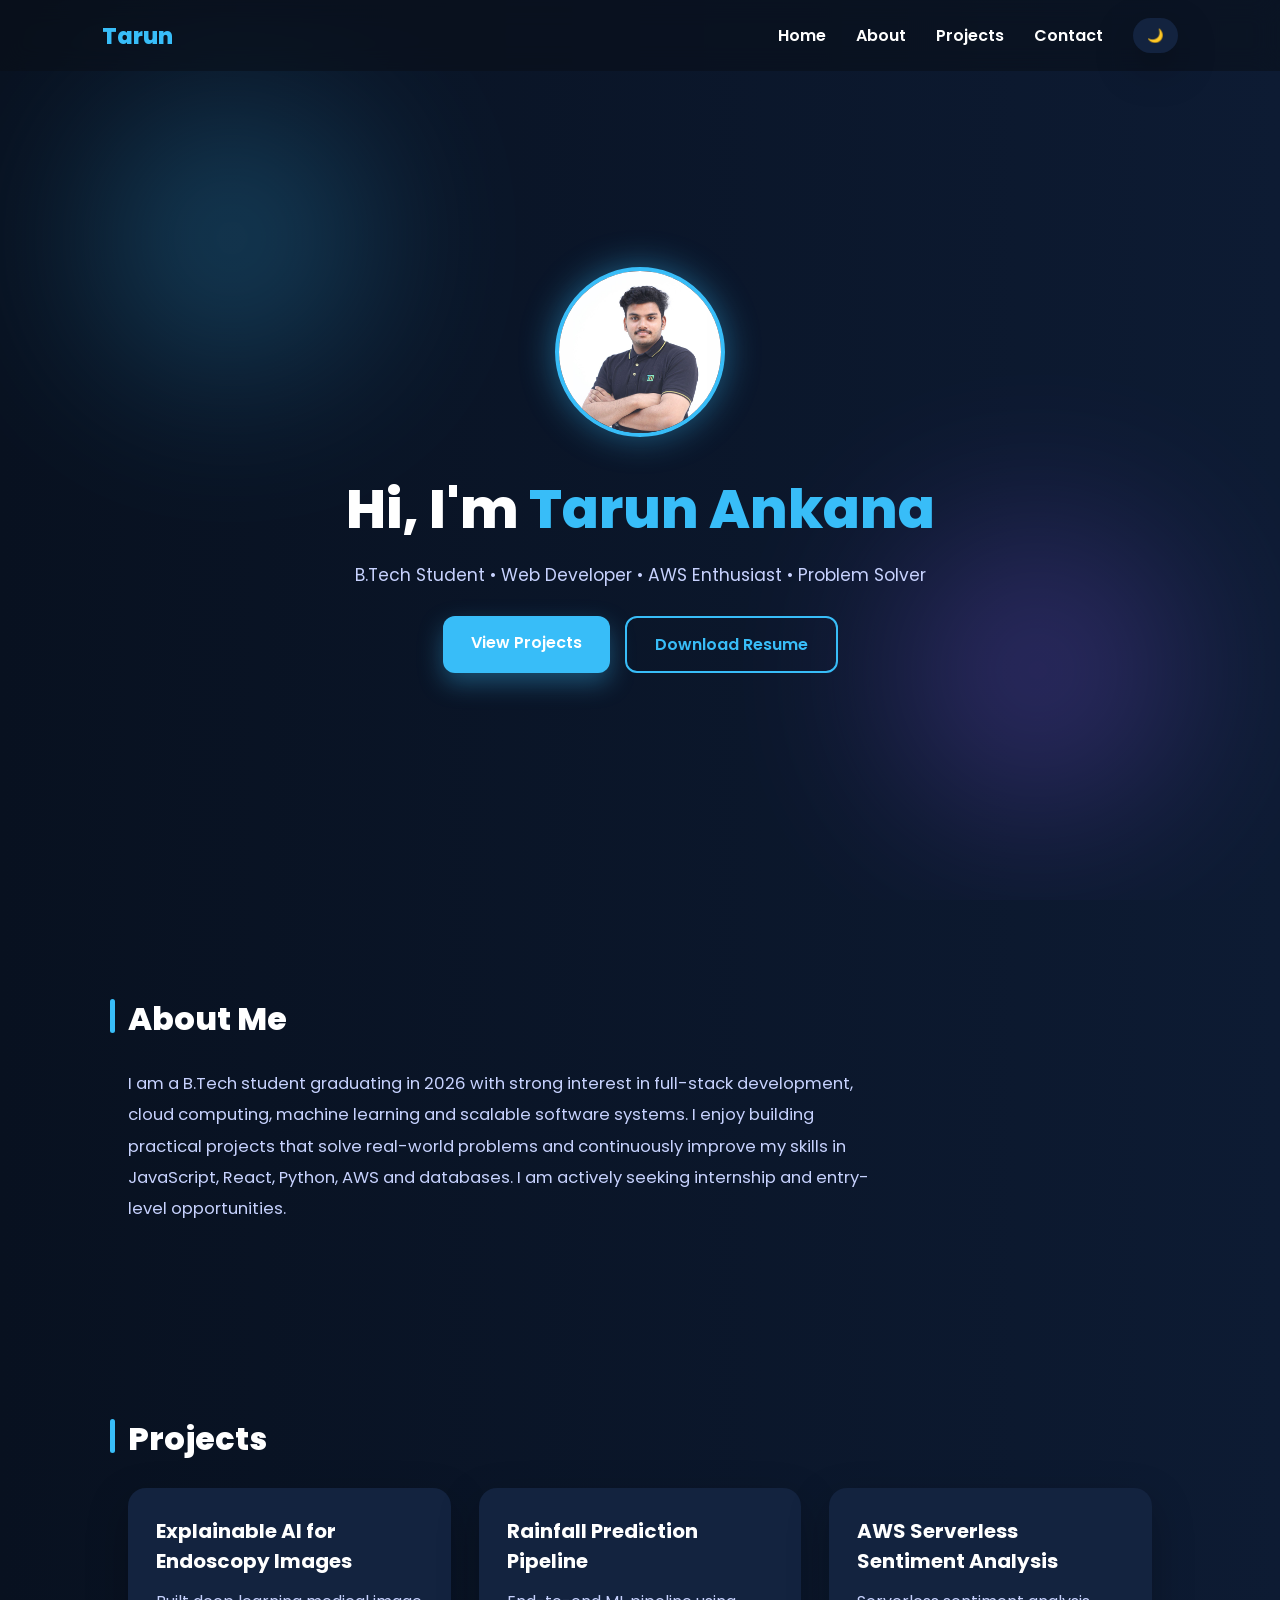
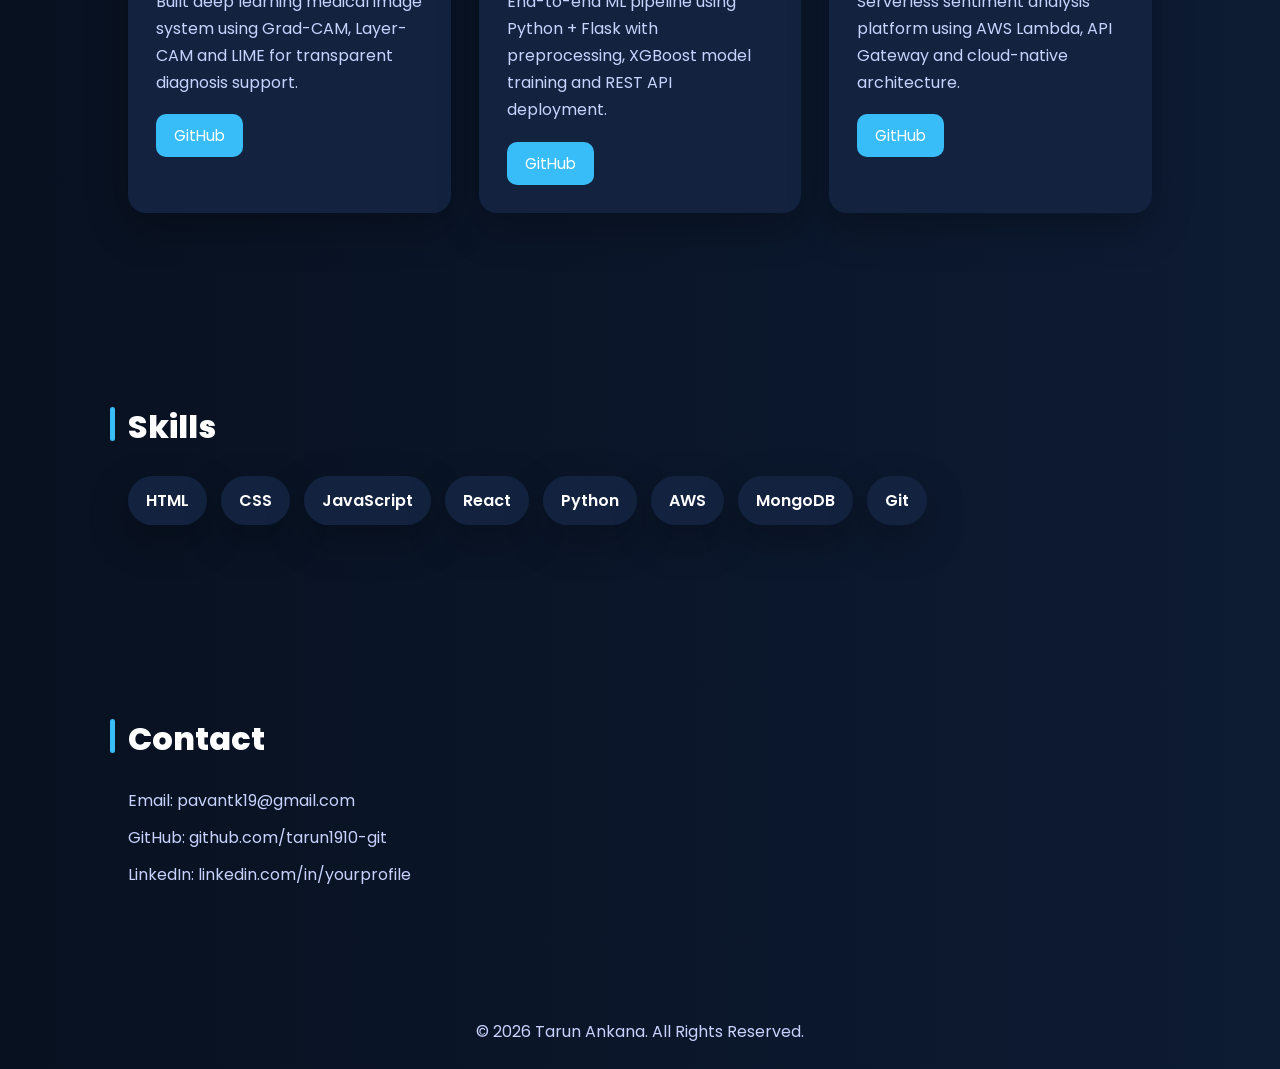
==== index.html @ 24327cbd "Final portfolio website" ====
<!-- index.html -->
<!DOCTYPE html>
<html lang="en">
<head>
<meta charset="UTF-8">
<meta name="viewport" content="width=device-width,initial-scale=1.0">
<title>Tarun Ankana | Portfolio</title>
<link rel="preconnect" href="https://fonts.googleapis.com">
<link href="https://fonts.googleapis.com/css2?family=Poppins:wght@300;400;500;600;700;800&display=swap" rel="stylesheet">

<style>
*{
    margin:0;
    padding:0;
    box-sizing:border-box;
    scroll-behavior:smooth;
}

:root{
    --bg:#081120;
    --bg2:#0d1b33;
    --card:#13233f;
    --text:#ffffff;
    --muted:#c7d2fe;
    --blue:#38bdf8;
    --blue2:#0ea5e9;
    --shadow:0 15px 40px rgba(0,0,0,.25);
}

body.light{
    --bg:#f8fafc;
    --bg2:#e2e8f0;
    --card:#ffffff;
    --text:#111827;
    --muted:#374151;
    --blue:#2563eb;
    --blue2:#1d4ed8;
    --shadow:0 15px 40px rgba(0,0,0,.08);
}

body{
    font-family:'Poppins',sans-serif;
    background:linear-gradient(90deg,var(--bg),var(--bg2));
    color:var(--text);
    transition:.3s;
}

/* NAVBAR */
nav{
    position:fixed;
    top:0;
    width:100%;
    padding:18px 8%;
    display:flex;
    justify-content:space-between;
    align-items:center;
    background:rgba(10,15,25,.55);
    backdrop-filter:blur(12px);
    z-index:1000;
}

body.light nav{
    background:rgba(255,255,255,.65);
}

.logo{
    font-size:1.4rem;
    font-weight:800;
    color:var(--blue);
}

nav ul{
    display:flex;
    gap:30px;
    list-style:none;
    align-items:center;
}

nav ul a{
    color:var(--text);
    text-decoration:none;
    font-weight:600;
    position:relative;
}

nav ul a::after{
    content:'';
    position:absolute;
    width:0;
    height:2px;
    left:0;
    bottom:-5px;
    background:var(--blue);
    transition:.3s;
}

nav ul a:hover::after{
    width:100%;
}

.toggle{
    border:none;
    background:var(--card);
    color:var(--text);
    padding:10px 14px;
    border-radius:50px;
    cursor:pointer;
    box-shadow:var(--shadow);
}

/* HERO */
.hero{
    min-height:100vh;
    display:flex;
    justify-content:center;
    align-items:center;
    text-align:center;
    padding:120px 20px 80px;
    position:relative;
    overflow:hidden;
}

.blur{
    position:absolute;
    border-radius:50%;
    filter:blur(90px);
    opacity:.28;
}

.b1{
    width:260px;
    height:260px;
    background:#38bdf8;
    top:12%;
    left:8%;
}

.b2{
    width:280px;
    height:280px;
    background:#8b5cf6;
    right:8%;
    bottom:10%;
}

.hero-content{
    position:relative;
    z-index:2;
}

.profile{
    width:170px;
    height:170px;
    border-radius:50%;
    object-fit:cover;
    border:4px solid var(--blue);
    box-shadow:0 0 35px rgba(56,189,248,.45);
    margin-bottom:25px;
}

/* FIXED LIGHT MODE ISSUE */
.hero h1{
    font-size:3.4rem;
    font-weight:800;
    color:var(--text);
    margin-bottom:12px;
}

.hero h1 span{
    color:var(--blue);
}

.hero p{
    font-size:1.08rem;
    color:var(--muted);
    margin-bottom:28px;
}

.buttons{
    display:flex;
    justify-content:center;
    gap:15px;
    flex-wrap:wrap;
}

.btn{
    padding:14px 28px;
    border-radius:12px;
    text-decoration:none;
    font-weight:600;
    transition:.3s;
}

.primary{
    background:var(--blue);
    color:white;
    box-shadow:0 10px 25px rgba(56,189,248,.35);
}

.primary:hover{
    transform:translateY(-4px);
    background:var(--blue2);
}

.outline{
    border:2px solid var(--blue);
    color:var(--blue);
}

.outline:hover{
    background:var(--blue);
    color:white;
}

/* SECTION */
section{
    padding:95px 10%;
}

.title{
    font-size:2rem;
    margin-bottom:25px;
    font-weight:800;
    position:relative;
}

.title::before{
    content:'';
    width:5px;
    height:34px;
    background:var(--blue);
    position:absolute;
    left:-18px;
    top:4px;
    border-radius:10px;
}

/* ABOUT */
.about p{
    max-width:760px;
    line-height:1.9;
    color:var(--muted);
    font-size:1.03rem;
}

/* PROJECTS */
.grid{
    display:grid;
    grid-template-columns:repeat(auto-fit,minmax(280px,1fr));
    gap:28px;
}

.card{
    background:var(--card);
    padding:28px;
    border-radius:18px;
    box-shadow:var(--shadow);
    transition:.3s;
}

.card:hover{
    transform:translateY(-8px);
}

.card h3{
    margin-bottom:12px;
    font-size:1.25rem;
}

.card p{
    color:var(--muted);
    line-height:1.7;
    margin-bottom:18px;
}

.small-btn{
    display:inline-block;
    padding:10px 18px;
    background:var(--blue);
    color:#fff;
    border-radius:10px;
    text-decoration:none;
    font-size:.95rem;
}

/* SKILLS */
.skills{
    display:flex;
    flex-wrap:wrap;
    gap:14px;
}

.skills span{
    background:var(--card);
    padding:12px 18px;
    border-radius:50px;
    box-shadow:var(--shadow);
    font-weight:600;
}

/* CONTACT */
.contact-box{
    max-width:600px;
}

.contact-box p{
    margin:12px 0;
    color:var(--muted);
    font-size:1rem;
}

/* FOOTER */
footer{
    text-align:center;
    padding:25px;
    color:var(--muted);
}

/* ANIMATION */
.reveal{
    opacity:0;
    transform:translateY(40px);
    transition:1s;
}

.reveal.active{
    opacity:1;
    transform:translateY(0);
}

@media(max-width:768px){
    nav ul{
        gap:16px;
        font-size:.85rem;
    }

    .hero h1{
        font-size:2.4rem;
    }

    .profile{
        width:130px;
        height:130px;
    }

    .title{
        font-size:1.6rem;
    }
}
</style>
</head>

<body>

<nav>
    <div class="logo">Tarun</div>

    <ul>
        <li><a href="#home">Home</a></li>
        <li><a href="#about">About</a></li>
        <li><a href="#projects">Projects</a></li>
        <li><a href="#contact">Contact</a></li>
        <li><button class="toggle" onclick="toggleTheme()">🌙</button></li>
    </ul>
</nav>

<section class="hero" id="home">
    <div class="blur b1"></div>
    <div class="blur b2"></div>

    <div class="hero-content">
        <img src="images/myprofile.jpg" class="profile">

        <h1>Hi, I'm <span>Tarun Ankana</span></h1>

        <p>B.Tech Student • Web Developer • AWS Enthusiast • Problem Solver</p>

        <div class="buttons">
            <a href="#projects" class="btn primary">View Projects</a>
            <a href="Tarun_Ankana_Resume (4).pdf" download class="btn outline">Download Resume</a>
        </div>
    </div>
</section>

<section class="about reveal" id="about">
    <h2 class="title">About Me</h2>

    <p>
        I am a B.Tech student graduating in 2026 with strong interest in full-stack development,
        cloud computing, machine learning and scalable software systems.
        I enjoy building practical projects that solve real-world problems and continuously improve
        my skills in JavaScript, React, Python, AWS and databases.
        I am actively seeking internship and entry-level opportunities.
    </p>
</section>

<section class="reveal" id="projects">
    <h2 class="title">Projects</h2>

    <div class="grid">

        <div class="card">
            <h3>Explainable AI for Endoscopy Images</h3>
            <p>
                Built deep learning medical image system using Grad-CAM, Layer-CAM and LIME for transparent diagnosis support.
            </p>
            <a href="#" class="small-btn">GitHub</a>
        </div>

        <div class="card">
            <h3>Rainfall Prediction Pipeline</h3>
            <p>
                End-to-end ML pipeline using Python + Flask with preprocessing, XGBoost model training and REST API deployment.
            </p>
            <a href="https://github.com/akondi-athreya/Rain_Prediction_Pipeline_Flask" class="small-btn" target="_blank">GitHub</a>
        </div>

        <div class="card">
            <h3>AWS Serverless Sentiment Analysis</h3>
            <p>
                Serverless sentiment analysis platform using AWS Lambda, API Gateway and cloud-native architecture.
            </p>
            <a href="https://github.com/tarun1910-git/AWS-SERVERLESS-SENTIMENT-ANALYSIS" class="small-btn" target="_blank">GitHub</a>
        </div>

    </div>
</section>

<section class="reveal">
    <h2 class="title">Skills</h2>

    <div class="skills">
        <span>HTML</span>
        <span>CSS</span>
        <span>JavaScript</span>
        <span>React</span>
        <span>Python</span>
        <span>AWS</span>
        <span>MongoDB</span>
        <span>Git</span>
    </div>
</section>

<section class="reveal" id="contact">
    <h2 class="title">Contact</h2>

    <div class="contact-box">
        <p>Email: pavantk19@gmail.com</p>
        <p>GitHub: github.com/tarun1910-git</p>
        <p>LinkedIn: linkedin.com/in/yourprofile</p>
    </div>
</section>

<footer>
    © 2026 Tarun Ankana. All Rights Reserved.
</footer>

<script>
/* THEME TOGGLE */
function toggleTheme(){
    document.body.classList.toggle("light");

    const btn=document.querySelector(".toggle");

    if(document.body.classList.contains("light")){
        btn.innerHTML="☀️";
    }else{
        btn.innerHTML="🌙";
    }
}

/* SCROLL REVEAL */
const observer = new IntersectionObserver(entries=>{
    entries.forEach(entry=>{
        if(entry.isIntersecting){
            entry.target.classList.add("active");
        }
    });
},{threshold:0.15});

document.querySelectorAll(".reveal").forEach(el=>{
    observer.observe(el);
});
</script>

</body>
</html>
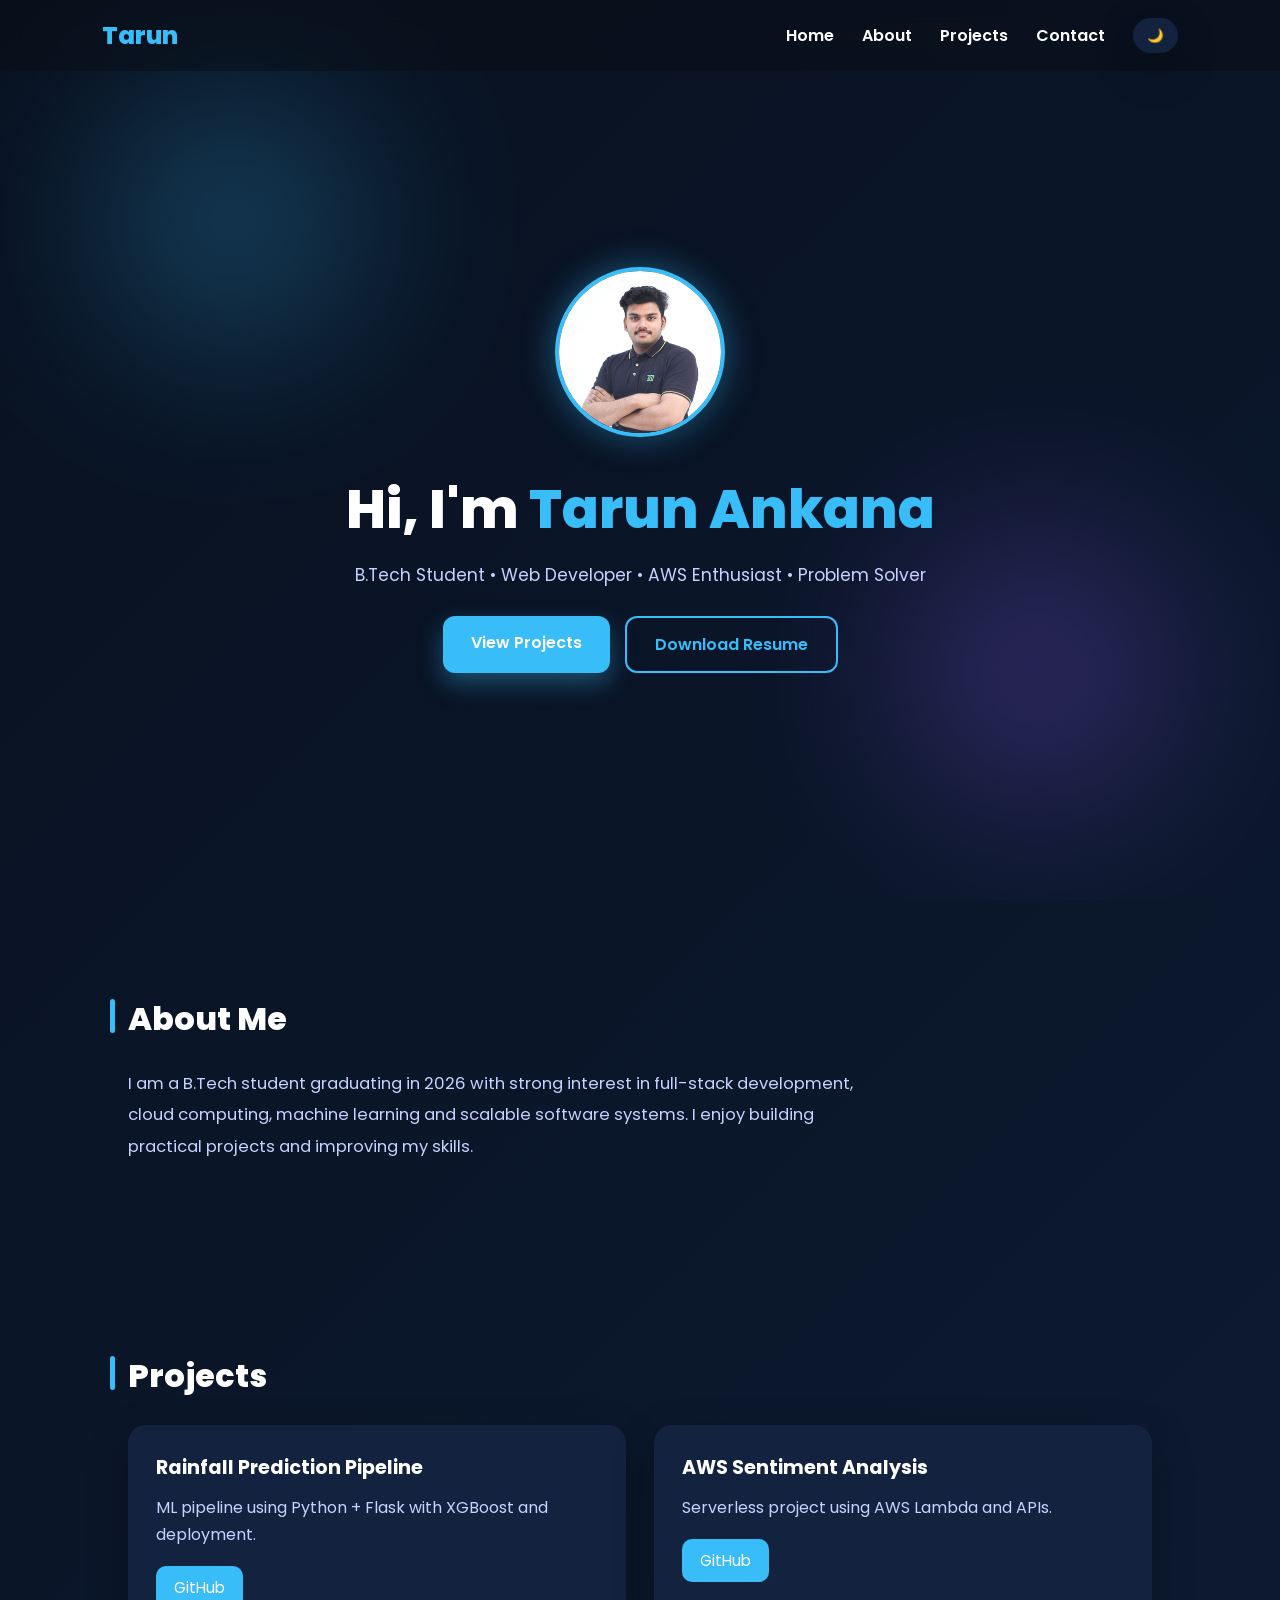
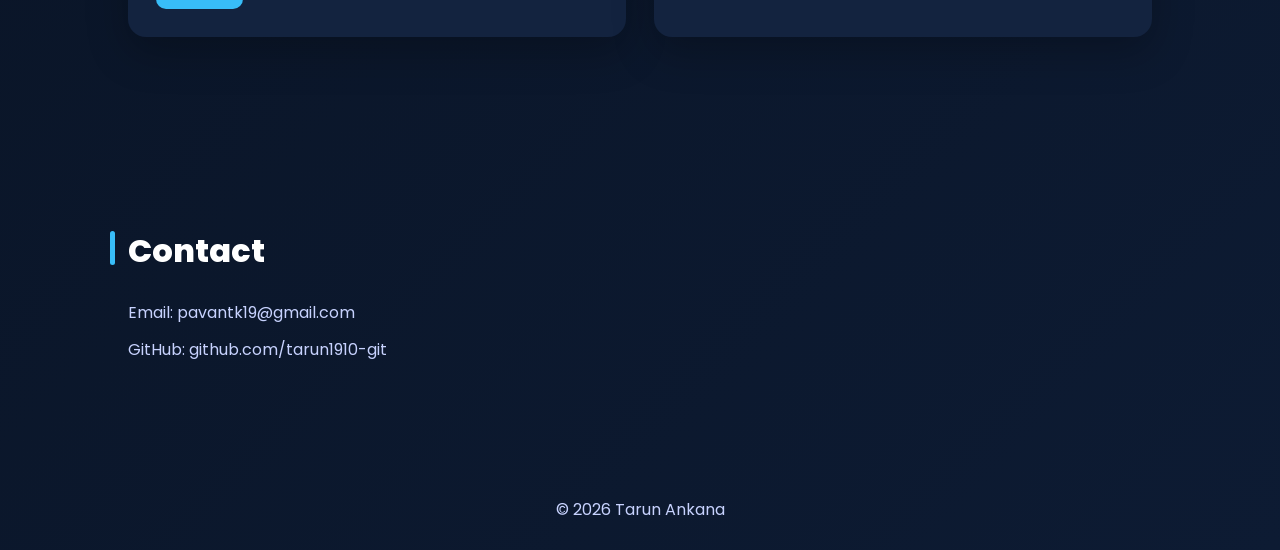
==== commit db027f82: "Separated portfolio files" ====
--- a/index.html
+++ b/index.html
@@ -1,487 +1,91 @@
-<!-- index.html -->
 <!DOCTYPE html>
 <html lang="en">
 <head>
 <meta charset="UTF-8">
 <meta name="viewport" content="width=device-width,initial-scale=1.0">
 <title>Tarun Ankana | Portfolio</title>
+
 <link rel="preconnect" href="https://fonts.googleapis.com">
 <link href="https://fonts.googleapis.com/css2?family=Poppins:wght@300;400;500;600;700;800&display=swap" rel="stylesheet">
 
-<style>
-*{
-    margin:0;
-    padding:0;
-    box-sizing:border-box;
-    scroll-behavior:smooth;
-}
-
-:root{
-    --bg:#081120;
-    --bg2:#0d1b33;
-    --card:#13233f;
-    --text:#ffffff;
-    --muted:#c7d2fe;
-    --blue:#38bdf8;
-    --blue2:#0ea5e9;
-    --shadow:0 15px 40px rgba(0,0,0,.25);
-}
-
-body.light{
-    --bg:#f8fafc;
-    --bg2:#e2e8f0;
-    --card:#ffffff;
-    --text:#111827;
-    --muted:#374151;
-    --blue:#2563eb;
-    --blue2:#1d4ed8;
-    --shadow:0 15px 40px rgba(0,0,0,.08);
-}
-
-body{
-    font-family:'Poppins',sans-serif;
-    background:linear-gradient(90deg,var(--bg),var(--bg2));
-    color:var(--text);
-    transition:.3s;
-}
-
-/* NAVBAR */
-nav{
-    position:fixed;
-    top:0;
-    width:100%;
-    padding:18px 8%;
-    display:flex;
-    justify-content:space-between;
-    align-items:center;
-    background:rgba(10,15,25,.55);
-    backdrop-filter:blur(12px);
-    z-index:1000;
-}
-
-body.light nav{
-    background:rgba(255,255,255,.65);
-}
-
-.logo{
-    font-size:1.4rem;
-    font-weight:800;
-    color:var(--blue);
-}
-
-nav ul{
-    display:flex;
-    gap:30px;
-    list-style:none;
-    align-items:center;
-}
-
-nav ul a{
-    color:var(--text);
-    text-decoration:none;
-    font-weight:600;
-    position:relative;
-}
-
-nav ul a::after{
-    content:'';
-    position:absolute;
-    width:0;
-    height:2px;
-    left:0;
-    bottom:-5px;
-    background:var(--blue);
-    transition:.3s;
-}
-
-nav ul a:hover::after{
-    width:100%;
-}
-
-.toggle{
-    border:none;
-    background:var(--card);
-    color:var(--text);
-    padding:10px 14px;
-    border-radius:50px;
-    cursor:pointer;
-    box-shadow:var(--shadow);
-}
-
-/* HERO */
-.hero{
-    min-height:100vh;
-    display:flex;
-    justify-content:center;
-    align-items:center;
-    text-align:center;
-    padding:120px 20px 80px;
-    position:relative;
-    overflow:hidden;
-}
-
-.blur{
-    position:absolute;
-    border-radius:50%;
-    filter:blur(90px);
-    opacity:.28;
-}
-
-.b1{
-    width:260px;
-    height:260px;
-    background:#38bdf8;
-    top:12%;
-    left:8%;
-}
-
-.b2{
-    width:280px;
-    height:280px;
-    background:#8b5cf6;
-    right:8%;
-    bottom:10%;
-}
-
-.hero-content{
-    position:relative;
-    z-index:2;
-}
-
-.profile{
-    width:170px;
-    height:170px;
-    border-radius:50%;
-    object-fit:cover;
-    border:4px solid var(--blue);
-    box-shadow:0 0 35px rgba(56,189,248,.45);
-    margin-bottom:25px;
-}
-
-/* FIXED LIGHT MODE ISSUE */
-.hero h1{
-    font-size:3.4rem;
-    font-weight:800;
-    color:var(--text);
-    margin-bottom:12px;
-}
-
-.hero h1 span{
-    color:var(--blue);
-}
-
-.hero p{
-    font-size:1.08rem;
-    color:var(--muted);
-    margin-bottom:28px;
-}
-
-.buttons{
-    display:flex;
-    justify-content:center;
-    gap:15px;
-    flex-wrap:wrap;
-}
-
-.btn{
-    padding:14px 28px;
-    border-radius:12px;
-    text-decoration:none;
-    font-weight:600;
-    transition:.3s;
-}
-
-.primary{
-    background:var(--blue);
-    color:white;
-    box-shadow:0 10px 25px rgba(56,189,248,.35);
-}
-
-.primary:hover{
-    transform:translateY(-4px);
-    background:var(--blue2);
-}
-
-.outline{
-    border:2px solid var(--blue);
-    color:var(--blue);
-}
-
-.outline:hover{
-    background:var(--blue);
-    color:white;
-}
-
-/* SECTION */
-section{
-    padding:95px 10%;
-}
-
-.title{
-    font-size:2rem;
-    margin-bottom:25px;
-    font-weight:800;
-    position:relative;
-}
-
-.title::before{
-    content:'';
-    width:5px;
-    height:34px;
-    background:var(--blue);
-    position:absolute;
-    left:-18px;
-    top:4px;
-    border-radius:10px;
-}
-
-/* ABOUT */
-.about p{
-    max-width:760px;
-    line-height:1.9;
-    color:var(--muted);
-    font-size:1.03rem;
-}
-
-/* PROJECTS */
-.grid{
-    display:grid;
-    grid-template-columns:repeat(auto-fit,minmax(280px,1fr));
-    gap:28px;
-}
-
-.card{
-    background:var(--card);
-    padding:28px;
-    border-radius:18px;
-    box-shadow:var(--shadow);
-    transition:.3s;
-}
-
-.card:hover{
-    transform:translateY(-8px);
-}
-
-.card h3{
-    margin-bottom:12px;
-    font-size:1.25rem;
-}
-
-.card p{
-    color:var(--muted);
-    line-height:1.7;
-    margin-bottom:18px;
-}
-
-.small-btn{
-    display:inline-block;
-    padding:10px 18px;
-    background:var(--blue);
-    color:#fff;
-    border-radius:10px;
-    text-decoration:none;
-    font-size:.95rem;
-}
-
-/* SKILLS */
-.skills{
-    display:flex;
-    flex-wrap:wrap;
-    gap:14px;
-}
-
-.skills span{
-    background:var(--card);
-    padding:12px 18px;
-    border-radius:50px;
-    box-shadow:var(--shadow);
-    font-weight:600;
-}
-
-/* CONTACT */
-.contact-box{
-    max-width:600px;
-}
-
-.contact-box p{
-    margin:12px 0;
-    color:var(--muted);
-    font-size:1rem;
-}
-
-/* FOOTER */
-footer{
-    text-align:center;
-    padding:25px;
-    color:var(--muted);
-}
-
-/* ANIMATION */
-.reveal{
-    opacity:0;
-    transform:translateY(40px);
-    transition:1s;
-}
-
-.reveal.active{
-    opacity:1;
-    transform:translateY(0);
-}
-
-@media(max-width:768px){
-    nav ul{
-        gap:16px;
-        font-size:.85rem;
-    }
-
-    .hero h1{
-        font-size:2.4rem;
-    }
-
-    .profile{
-        width:130px;
-        height:130px;
-    }
-
-    .title{
-        font-size:1.6rem;
-    }
-}
-</style>
+<link rel="stylesheet" href="style.css">
 </head>
 
 <body>
 
 <nav>
-    <div class="logo">Tarun</div>
+<div class="logo">Tarun</div>
 
-    <ul>
-        <li><a href="#home">Home</a></li>
-        <li><a href="#about">About</a></li>
-        <li><a href="#projects">Projects</a></li>
-        <li><a href="#contact">Contact</a></li>
-        <li><button class="toggle" onclick="toggleTheme()">🌙</button></li>
-    </ul>
+<ul>
+<li><a href="#home">Home</a></li>
+<li><a href="#about">About</a></li>
+<li><a href="#projects">Projects</a></li>
+<li><a href="#contact">Contact</a></li>
+<li><button class="toggle" onclick="toggleTheme()">🌙</button></li>
+</ul>
 </nav>
 
 <section class="hero" id="home">
-    <div class="blur b1"></div>
-    <div class="blur b2"></div>
+<div class="blur b1"></div>
+<div class="blur b2"></div>
 
-    <div class="hero-content">
-        <img src="images/myprofile.jpg" class="profile">
+<div class="hero-content">
+<img src="images/myprofile.jpg" class="profile">
 
-        <h1>Hi, I'm <span>Tarun Ankana</span></h1>
+<h1>Hi, I'm <span>Tarun Ankana</span></h1>
 
-        <p>B.Tech Student • Web Developer • AWS Enthusiast • Problem Solver</p>
+<p>B.Tech Student • Web Developer • AWS Enthusiast • Problem Solver</p>
 
-        <div class="buttons">
-            <a href="#projects" class="btn primary">View Projects</a>
-            <a href="Tarun_Ankana_Resume (4).pdf" download class="btn outline">Download Resume</a>
-        </div>
-    </div>
+<div class="buttons">
+<a href="#projects" class="btn primary">View Projects</a>
+<a href="Tarun_Ankana_Resume.pdf" download class="btn outline">Download Resume</a>
+</div>
+</div>
 </section>
 
 <section class="about reveal" id="about">
-    <h2 class="title">About Me</h2>
+<h2 class="title">About Me</h2>
 
-    <p>
-        I am a B.Tech student graduating in 2026 with strong interest in full-stack development,
-        cloud computing, machine learning and scalable software systems.
-        I enjoy building practical projects that solve real-world problems and continuously improve
-        my skills in JavaScript, React, Python, AWS and databases.
-        I am actively seeking internship and entry-level opportunities.
-    </p>
+<p>
+I am a B.Tech student graduating in 2026 with strong interest in full-stack development,
+cloud computing, machine learning and scalable software systems.
+I enjoy building practical projects and improving my skills.
+</p>
 </section>
 
 <section class="reveal" id="projects">
-    <h2 class="title">Projects</h2>
+<h2 class="title">Projects</h2>
 
-    <div class="grid">
+<div class="grid">
 
-        <div class="card">
-            <h3>Explainable AI for Endoscopy Images</h3>
-            <p>
-                Built deep learning medical image system using Grad-CAM, Layer-CAM and LIME for transparent diagnosis support.
-            </p>
-            <a href="#" class="small-btn">GitHub</a>
-        </div>
+<div class="card">
+<h3>Rainfall Prediction Pipeline</h3>
+<p>ML pipeline using Python + Flask with XGBoost and deployment.</p>
+<a href="#" class="small-btn">GitHub</a>
+</div>
 
-        <div class="card">
-            <h3>Rainfall Prediction Pipeline</h3>
-            <p>
-                End-to-end ML pipeline using Python + Flask with preprocessing, XGBoost model training and REST API deployment.
-            </p>
-            <a href="https://github.com/akondi-athreya/Rain_Prediction_Pipeline_Flask" class="small-btn" target="_blank">GitHub</a>
-        </div>
+<div class="card">
+<h3>AWS Sentiment Analysis</h3>
+<p>Serverless project using AWS Lambda and APIs.</p>
+<a href="#" class="small-btn">GitHub</a>
+</div>
 
-        <div class="card">
-            <h3>AWS Serverless Sentiment Analysis</h3>
-            <p>
-                Serverless sentiment analysis platform using AWS Lambda, API Gateway and cloud-native architecture.
-            </p>
-            <a href="https://github.com/tarun1910-git/AWS-SERVERLESS-SENTIMENT-ANALYSIS" class="small-btn" target="_blank">GitHub</a>
-        </div>
-
-    </div>
-</section>
-
-<section class="reveal">
-    <h2 class="title">Skills</h2>
-
-    <div class="skills">
-        <span>HTML</span>
-        <span>CSS</span>
-        <span>JavaScript</span>
-        <span>React</span>
-        <span>Python</span>
-        <span>AWS</span>
-        <span>MongoDB</span>
-        <span>Git</span>
-    </div>
+</div>
 </section>
 
 <section class="reveal" id="contact">
-    <h2 class="title">Contact</h2>
+<h2 class="title">Contact</h2>
 
-    <div class="contact-box">
-        <p>Email: pavantk19@gmail.com</p>
-        <p>GitHub: github.com/tarun1910-git</p>
-        <p>LinkedIn: linkedin.com/in/yourprofile</p>
-    </div>
+<div class="contact-box">
+<p>Email: pavantk19@gmail.com</p>
+<p>GitHub: github.com/tarun1910-git</p>
+</div>
 </section>
 
 <footer>
-    © 2026 Tarun Ankana. All Rights Reserved.
+© 2026 Tarun Ankana
 </footer>
 
-<script>
-/* THEME TOGGLE */
-function toggleTheme(){
-    document.body.classList.toggle("light");
-
-    const btn=document.querySelector(".toggle");
-
-    if(document.body.classList.contains("light")){
-        btn.innerHTML="☀️";
-    }else{
-        btn.innerHTML="🌙";
-    }
-}
-
-/* SCROLL REVEAL */
-const observer = new IntersectionObserver(entries=>{
-    entries.forEach(entry=>{
-        if(entry.isIntersecting){
-            entry.target.classList.add("active");
-        }
-    });
-},{threshold:0.15});
-
-document.querySelectorAll(".reveal").forEach(el=>{
-    observer.observe(el);
-});
-</script>
-
+<script src="script.js"></script>
 </body>
 </html>
--- a/style.css
+++ b/style.css
@@ -0,0 +1,391 @@
+/* style.css */
+
+@import url('https://fonts.googleapis.com/css2?family=Poppins:wght@300;400;500;600;700;800&display=swap');
+
+*{
+    margin:0;
+    padding:0;
+    box-sizing:border-box;
+    scroll-behavior:smooth;
+}
+
+:root{
+    --bg:#081120;
+    --bg2:#0d1b33;
+    --card:#13233f;
+    --text:#ffffff;
+    --muted:#c7d2fe;
+    --blue:#38bdf8;
+    --blue2:#0ea5e9;
+    --shadow:0 15px 40px rgba(0,0,0,.25);
+}
+
+/* LIGHT MODE */
+body.light{
+    --bg:#f8fafc;
+    --bg2:#e2e8f0;
+    --card:#ffffff;
+    --text:#111827;
+    --muted:#475569;
+    --blue:#2563eb;
+    --blue2:#1d4ed8;
+    --shadow:0 12px 28px rgba(0,0,0,.08);
+}
+
+body{
+    font-family:'Poppins',sans-serif;
+    background:linear-gradient(135deg,var(--bg),var(--bg2));
+    color:var(--text);
+    transition:.3s ease;
+    overflow-x:hidden;
+}
+
+/* NAVBAR */
+nav{
+    position:fixed;
+    top:0;
+    left:0;
+    width:100%;
+    padding:18px 8%;
+    display:flex;
+    justify-content:space-between;
+    align-items:center;
+    background:rgba(10,15,25,.55);
+    backdrop-filter:blur(12px);
+    z-index:1000;
+}
+
+body.light nav{
+    background:rgba(255,255,255,.75);
+}
+
+.logo{
+    font-size:1.5rem;
+    font-weight:800;
+    color:var(--blue);
+}
+
+nav ul{
+    display:flex;
+    align-items:center;
+    gap:28px;
+    list-style:none;
+}
+
+nav ul a{
+    color:var(--text);
+    text-decoration:none;
+    font-weight:600;
+    position:relative;
+}
+
+nav ul a::after{
+    content:'';
+    position:absolute;
+    left:0;
+    bottom:-6px;
+    width:0%;
+    height:2px;
+    background:var(--blue);
+    transition:.3s;
+}
+
+nav ul a:hover::after{
+    width:100%;
+}
+
+.toggle{
+    border:none;
+    background:var(--card);
+    color:var(--text);
+    padding:10px 14px;
+    border-radius:50px;
+    cursor:pointer;
+    box-shadow:var(--shadow);
+}
+
+/* HERO */
+.hero{
+    min-height:100vh;
+    display:flex;
+    justify-content:center;
+    align-items:center;
+    text-align:center;
+    padding:120px 20px 80px;
+    position:relative;
+    overflow:hidden;
+}
+
+.hero-content{
+    max-width:850px;
+    margin:auto;
+    position:relative;
+    z-index:2;
+}
+
+.profile{
+    width:170px;
+    height:170px;
+    border-radius:50%;
+    object-fit:cover;
+    border:4px solid var(--blue);
+    box-shadow:0 0 35px rgba(56,189,248,.4);
+    margin-bottom:25px;
+}
+
+.hero h1{
+    font-size:3.4rem;
+    font-weight:800;
+    margin-bottom:12px;
+    color:var(--text);
+}
+
+.hero h1 span{
+    color:var(--blue);
+}
+
+.hero p{
+    font-size:1.08rem;
+    color:var(--muted);
+    margin-bottom:28px;
+}
+
+.buttons{
+    display:flex;
+    justify-content:center;
+    gap:15px;
+    flex-wrap:wrap;
+}
+
+/* BUTTONS */
+.btn{
+    display:inline-block;
+    padding:14px 28px;
+    border-radius:12px;
+    text-decoration:none;
+    font-weight:600;
+    transition:.3s ease;
+}
+
+.primary{
+    background:var(--blue);
+    color:#fff;
+    box-shadow:0 10px 25px rgba(56,189,248,.35);
+}
+
+.primary:hover{
+    transform:translateY(-4px);
+    background:var(--blue2);
+}
+
+.outline{
+    border:2px solid var(--blue);
+    color:var(--blue);
+}
+
+.outline:hover{
+    background:var(--blue);
+    color:#fff;
+}
+
+/* BLUR BACKGROUND */
+.blur{
+    position:absolute;
+    border-radius:50%;
+    filter:blur(90px);
+    opacity:.28;
+}
+
+.b1{
+    width:260px;
+    height:260px;
+    background:#38bdf8;
+    top:10%;
+    left:8%;
+}
+
+.b2{
+    width:280px;
+    height:280px;
+    background:#8b5cf6;
+    right:8%;
+    bottom:10%;
+}
+
+/* SECTIONS */
+section{
+    padding:95px 10%;
+}
+
+.title{
+    font-size:2rem;
+    font-weight:800;
+    margin-bottom:25px;
+    position:relative;
+}
+
+.title::before{
+    content:'';
+    width:5px;
+    height:34px;
+    background:var(--blue);
+    position:absolute;
+    left:-18px;
+    top:4px;
+    border-radius:10px;
+}
+
+/* ABOUT */
+.about p{
+    max-width:760px;
+    line-height:1.9;
+    color:var(--muted);
+    font-size:1.03rem;
+}
+
+/* PROJECT GRID */
+.grid{
+    display:grid;
+    grid-template-columns:repeat(auto-fit,minmax(280px,1fr));
+    gap:28px;
+}
+
+.card{
+    background:var(--card);
+    padding:28px;
+    border-radius:18px;
+    box-shadow:var(--shadow);
+    transition:.3s ease;
+}
+
+.card:hover{
+    transform:translateY(-8px);
+}
+
+.card h3{
+    font-size:1.2rem;
+    margin-bottom:12px;
+}
+
+.card p{
+    color:var(--muted);
+    line-height:1.7;
+    margin-bottom:18px;
+}
+
+.small-btn{
+    display:inline-block;
+    padding:10px 18px;
+    background:var(--blue);
+    color:#fff;
+    border-radius:10px;
+    text-decoration:none;
+    font-size:.95rem;
+}
+
+/* SKILLS */
+.skills{
+    display:flex;
+    flex-wrap:wrap;
+    gap:14px;
+}
+
+.skills span{
+    background:var(--card);
+    padding:12px 18px;
+    border-radius:50px;
+    box-shadow:var(--shadow);
+    font-weight:600;
+}
+
+/* CONTACT */
+.contact-box{
+    max-width:600px;
+}
+
+.contact-box p{
+    margin:12px 0;
+    color:var(--muted);
+    font-size:1rem;
+}
+
+/* FOOTER */
+footer{
+    text-align:center;
+    padding:28px;
+    color:var(--muted);
+}
+
+/* REVEAL ANIMATION */
+.reveal{
+    opacity:0;
+    transform:translateY(40px);
+    transition:1s ease;
+}
+
+.reveal.active{
+    opacity:1;
+    transform:translateY(0);
+}
+
+/* RESPONSIVE */
+@media(max-width:768px){
+
+    nav{
+        padding:16px 5%;
+    }
+
+    nav ul{
+        gap:16px;
+    }
+
+    nav ul a{
+        font-size:.85rem;
+    }
+
+    .hero h1{
+        font-size:2.4rem;
+    }
+
+    .profile{
+        width:130px;
+        height:130px;
+    }
+
+    .title{
+        font-size:1.6rem;
+    }
+
+    .buttons{
+        flex-direction:column;
+        align-items:center;
+    }
+
+    .btn{
+        width:220px;
+        text-align:center;
+    }
+
+    section{
+        padding:75px 6%;
+    }
+}
+
+@media(max-width:480px){
+
+    .logo{
+        font-size:1.2rem;
+    }
+
+    .hero h1{
+        font-size:1.9rem;
+    }
+
+    nav ul{
+        gap:10px;
+    }
+
+    nav ul a{
+        font-size:.75rem;
+    }
+}
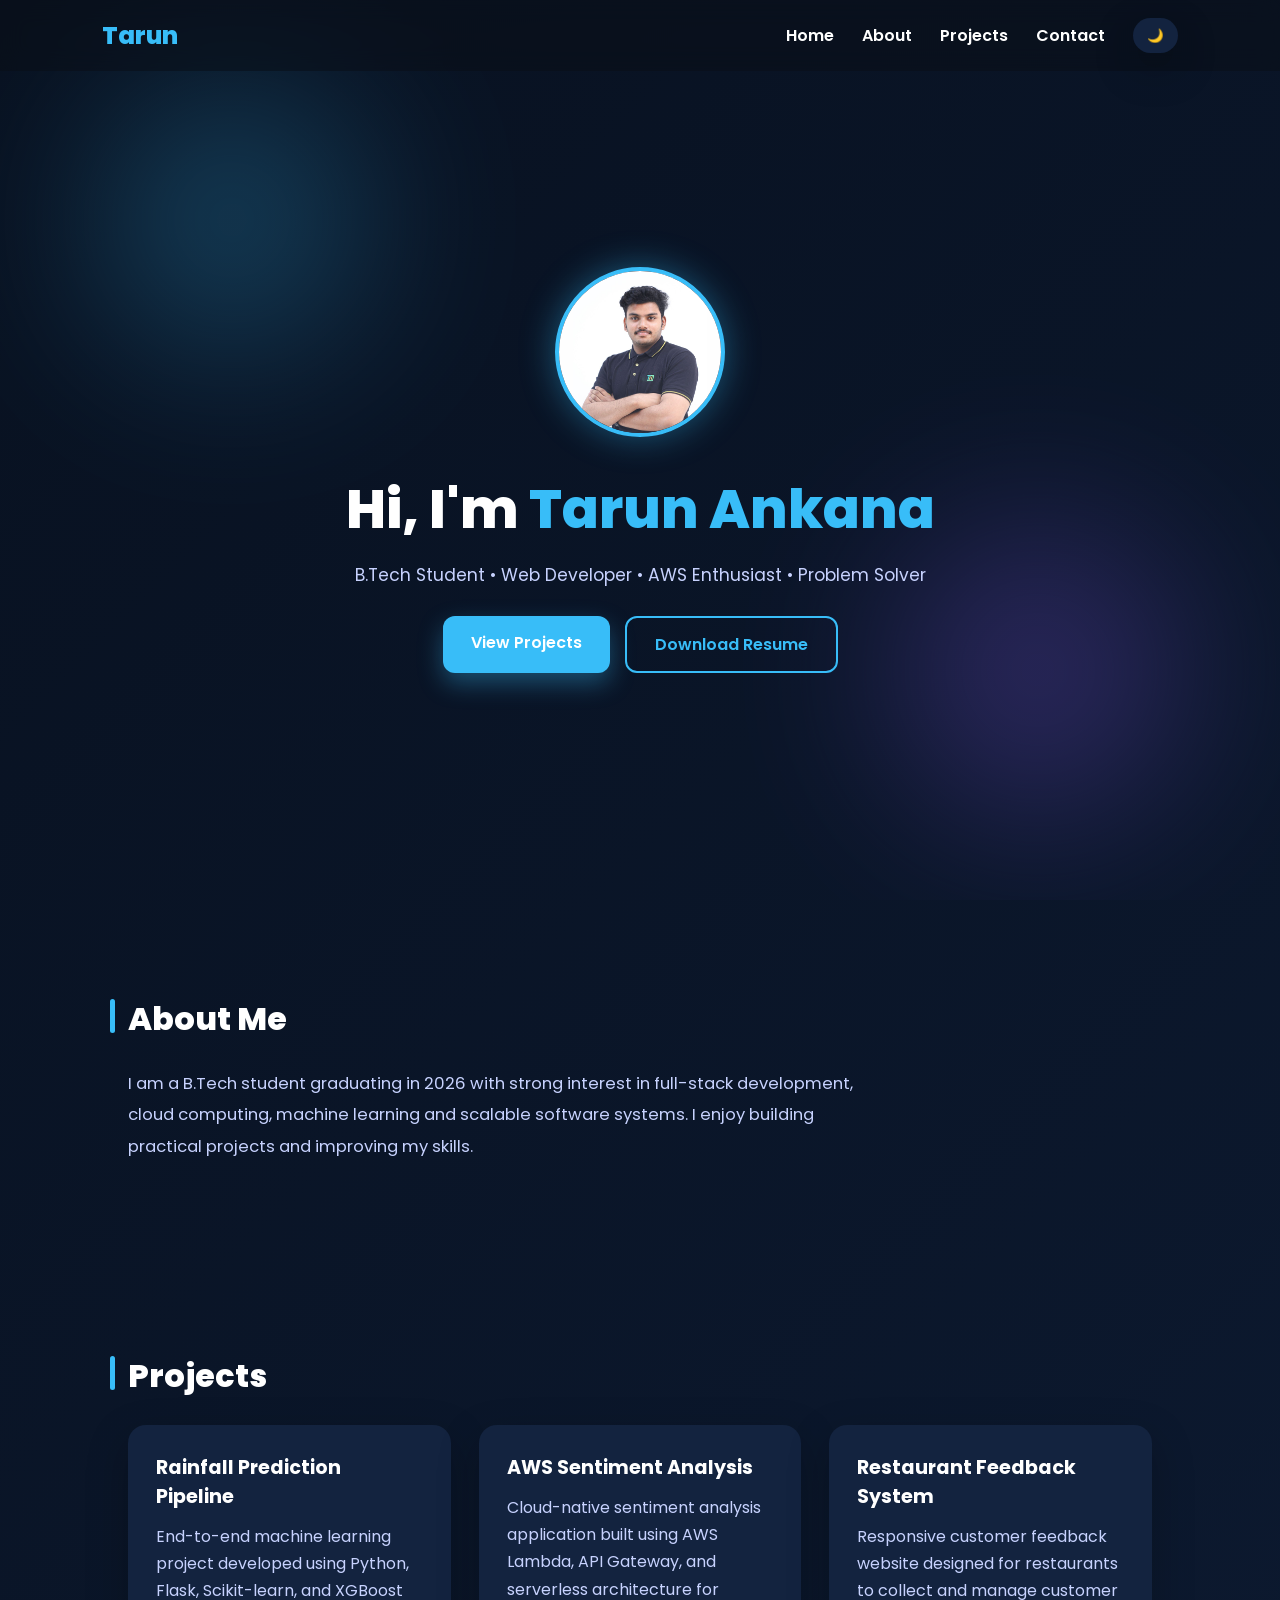
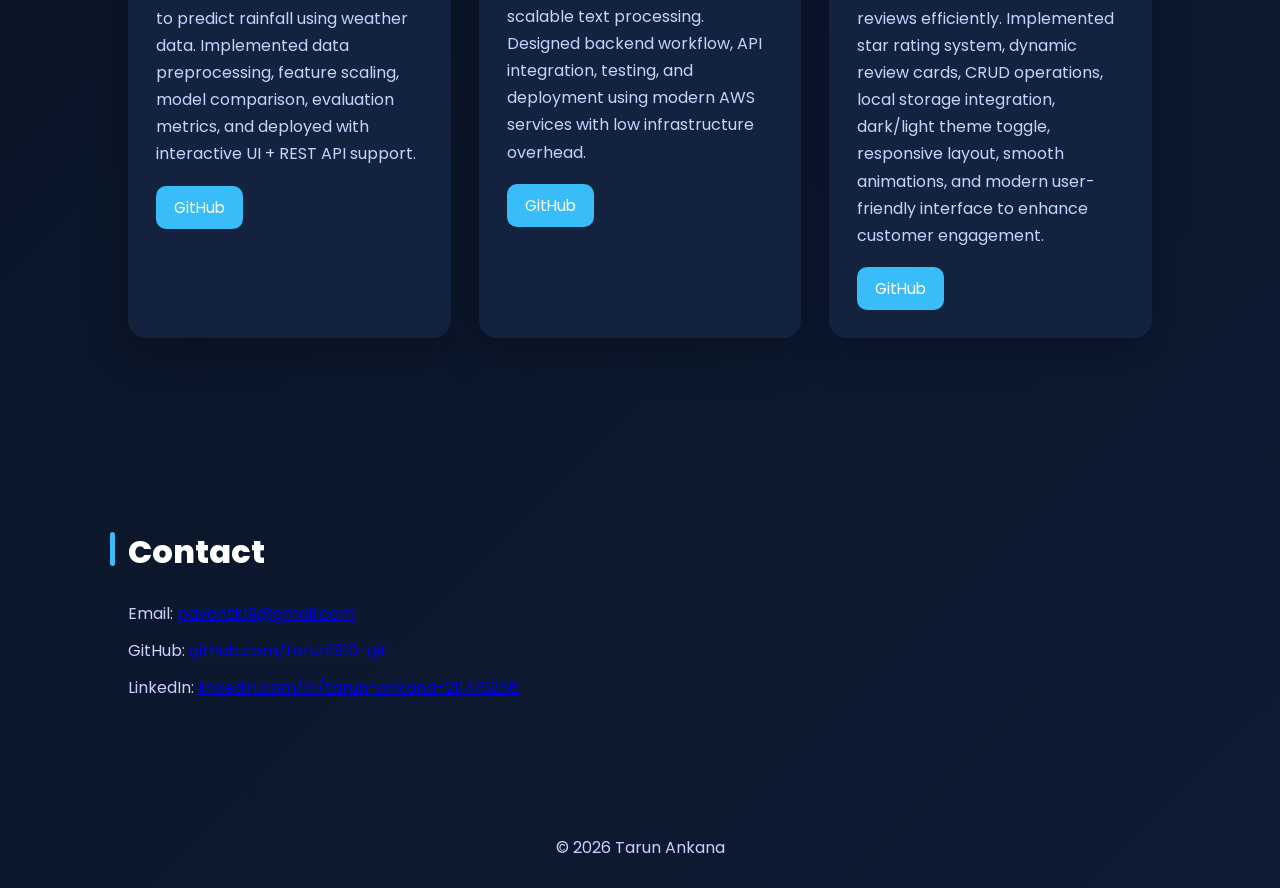
==== commit d9999914: "Updated portfolio projects and contact section" ====
--- a/index.html
+++ b/index.html
@@ -60,16 +60,38 @@
 
 <div class="card">
 <h3>Rainfall Prediction Pipeline</h3>
-<p>ML pipeline using Python + Flask with XGBoost and deployment.</p>
+<p>       
+         End-to-end machine learning project developed using Python, Flask,
+        Scikit-learn, and XGBoost to predict rainfall using weather data.
+        Implemented data preprocessing, feature scaling, model comparison,
+        evaluation metrics, and deployed with interactive UI + REST API support.</p>
+</p>
 <a href="#" class="small-btn">GitHub</a>
 </div>
 
 <div class="card">
 <h3>AWS Sentiment Analysis</h3>
-<p>Serverless project using AWS Lambda and APIs.</p>
+<p> Cloud-native sentiment analysis application built using AWS Lambda,
+        API Gateway, and serverless architecture for scalable text processing.
+        Designed backend workflow, API integration, testing, and deployment
+        using modern AWS services with low infrastructure overhead.</p>
 <a href="#" class="small-btn">GitHub</a>
 </div>
+<div class="card">
+    <h3>Restaurant Feedback System</h3>
 
+    <p>
+        Responsive customer feedback website designed for restaurants to collect
+        and manage customer reviews efficiently. Implemented star rating system,
+        dynamic review cards, CRUD operations, local storage integration,
+        dark/light theme toggle, responsive layout, smooth animations,
+        and modern user-friendly interface to enhance customer engagement.
+    </p>
+
+    <a href="https://github.com/tarun1910-git" target="_blank" class="small-btn">
+        GitHub
+    </a>
+</div>
 </div>
 </section>
 
@@ -77,8 +99,13 @@
 <h2 class="title">Contact</h2>
 
 <div class="contact-box">
-<p>Email: pavantk19@gmail.com</p>
-<p>GitHub: github.com/tarun1910-git</p>
+<p>Email: <a href="mailto:pavantk19@gmail.com">pavantk19@gmail.com</a></p>
+
+<p>GitHub: <a href="https://github.com/tarun1910-git" target="_blank">
+github.com/tarun1910-git</a></p>
+
+<p>LinkedIn: <a href="https://www.linkedin.com/in/tarun-ankana-211416258/" target="_blank">
+linkedin.com/in/tarun-ankana-211416258</a></p>
 </div>
 </section>
 
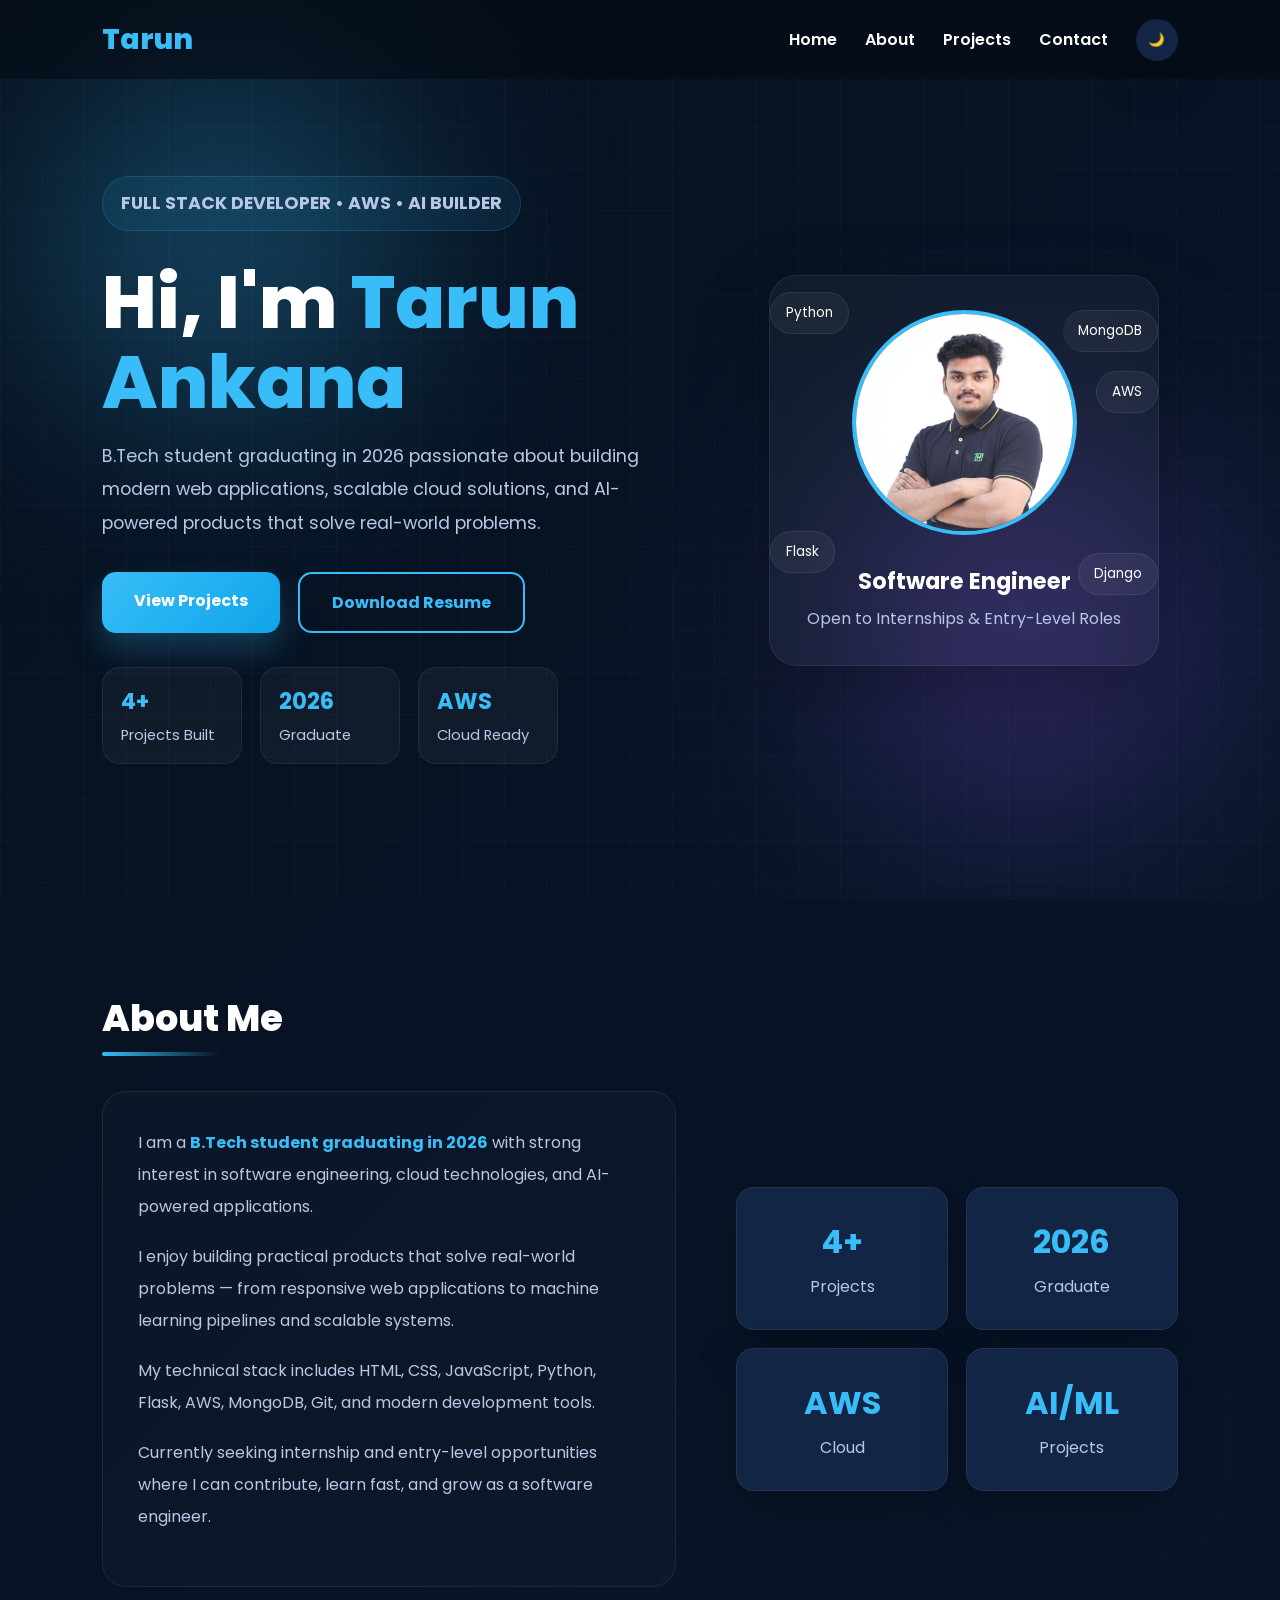
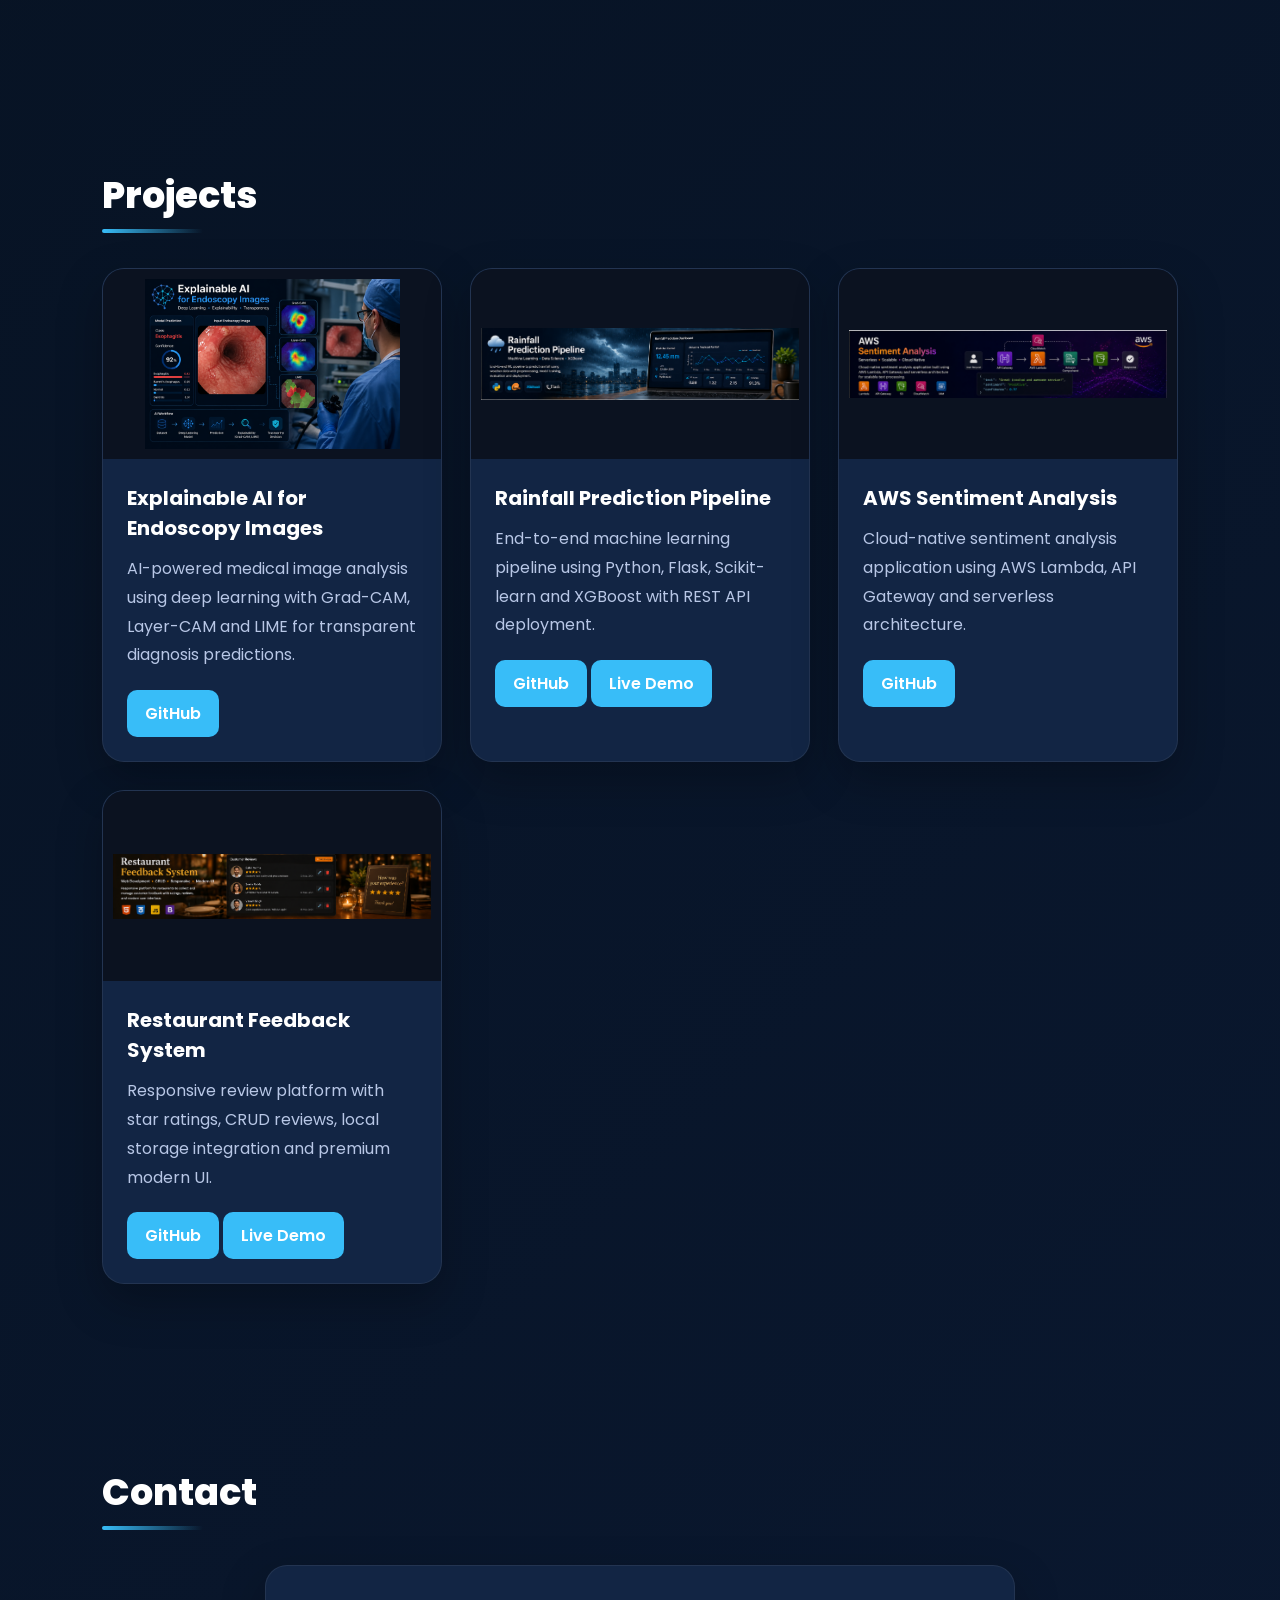
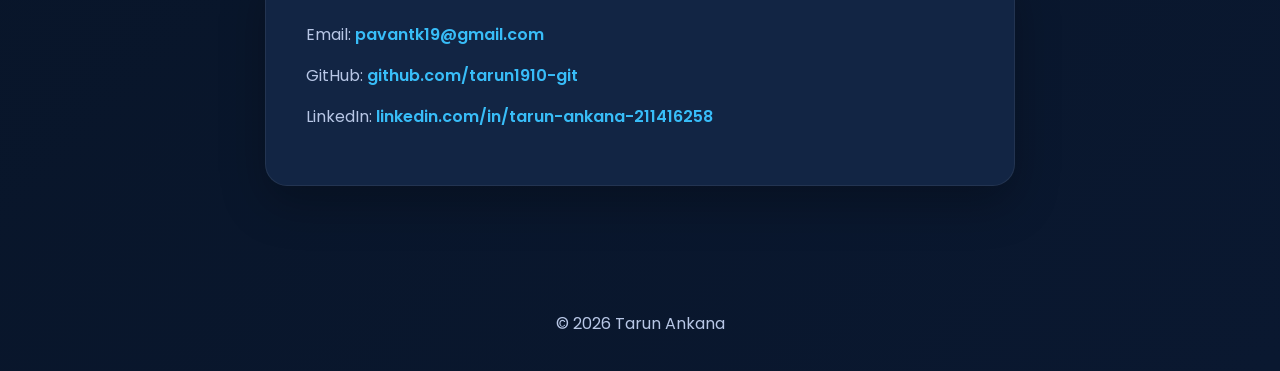
==== commit 3fb0e62f: "Add files via upload" ====
--- a/index.html
+++ b/index.html
@@ -1,118 +1,288 @@
-<!DOCTYPE html>
-<html lang="en">
-<head>
-<meta charset="UTF-8">
-<meta name="viewport" content="width=device-width,initial-scale=1.0">
-<title>Tarun Ankana | Portfolio</title>
-
-<link rel="preconnect" href="https://fonts.googleapis.com">
-<link href="https://fonts.googleapis.com/css2?family=Poppins:wght@300;400;500;600;700;800&display=swap" rel="stylesheet">
-
-<link rel="stylesheet" href="style.css">
-</head>
-
-<body>
-
-<nav>
-<div class="logo">Tarun</div>
-
-<ul>
-<li><a href="#home">Home</a></li>
-<li><a href="#about">About</a></li>
-<li><a href="#projects">Projects</a></li>
-<li><a href="#contact">Contact</a></li>
-<li><button class="toggle" onclick="toggleTheme()">🌙</button></li>
-</ul>
-</nav>
-
-<section class="hero" id="home">
-<div class="blur b1"></div>
-<div class="blur b2"></div>
-
-<div class="hero-content">
-<img src="images/myprofile.jpg" class="profile">
-
-<h1>Hi, I'm <span>Tarun Ankana</span></h1>
-
-<p>B.Tech Student • Web Developer • AWS Enthusiast • Problem Solver</p>
-
-<div class="buttons">
-<a href="#projects" class="btn primary">View Projects</a>
-<a href="Tarun_Ankana_Resume.pdf" download class="btn outline">Download Resume</a>
-</div>
-</div>
-</section>
-
-<section class="about reveal" id="about">
-<h2 class="title">About Me</h2>
-
-<p>
-I am a B.Tech student graduating in 2026 with strong interest in full-stack development,
-cloud computing, machine learning and scalable software systems.
-I enjoy building practical projects and improving my skills.
-</p>
-</section>
-
-<section class="reveal" id="projects">
-<h2 class="title">Projects</h2>
-
-<div class="grid">
-
-<div class="card">
-<h3>Rainfall Prediction Pipeline</h3>
-<p>       
-         End-to-end machine learning project developed using Python, Flask,
-        Scikit-learn, and XGBoost to predict rainfall using weather data.
-        Implemented data preprocessing, feature scaling, model comparison,
-        evaluation metrics, and deployed with interactive UI + REST API support.</p>
-</p>
-<a href="#" class="small-btn">GitHub</a>
-</div>
-
-<div class="card">
-<h3>AWS Sentiment Analysis</h3>
-<p> Cloud-native sentiment analysis application built using AWS Lambda,
-        API Gateway, and serverless architecture for scalable text processing.
-        Designed backend workflow, API integration, testing, and deployment
-        using modern AWS services with low infrastructure overhead.</p>
-<a href="#" class="small-btn">GitHub</a>
-</div>
-<div class="card">
-    <h3>Restaurant Feedback System</h3>
-
-    <p>
-        Responsive customer feedback website designed for restaurants to collect
-        and manage customer reviews efficiently. Implemented star rating system,
-        dynamic review cards, CRUD operations, local storage integration,
-        dark/light theme toggle, responsive layout, smooth animations,
-        and modern user-friendly interface to enhance customer engagement.
-    </p>
-
-    <a href="https://github.com/tarun1910-git" target="_blank" class="small-btn">
-        GitHub
-    </a>
-</div>
-</div>
-</section>
-
-<section class="reveal" id="contact">
-<h2 class="title">Contact</h2>
-
-<div class="contact-box">
-<p>Email: <a href="mailto:pavantk19@gmail.com">pavantk19@gmail.com</a></p>
-
-<p>GitHub: <a href="https://github.com/tarun1910-git" target="_blank">
-github.com/tarun1910-git</a></p>
-
-<p>LinkedIn: <a href="https://www.linkedin.com/in/tarun-ankana-211416258/" target="_blank">
-linkedin.com/in/tarun-ankana-211416258</a></p>
-</div>
-</section>
-
-<footer>
-© 2026 Tarun Ankana
-</footer>
-
-<script src="script.js"></script>
-</body>
+<!-- index.html -->
+<!DOCTYPE html>
+<html lang="en">
+<head>
+<meta charset="UTF-8">
+<meta name="viewport" content="width=device-width, initial-scale=1.0">
+<title>Tarun Ankana | Portfolio</title>
+
+<link rel="preconnect" href="https://fonts.googleapis.com">
+<link rel="stylesheet" href="https://fonts.googleapis.com/css2?family=Poppins:wght@300;400;500;600;700;800&display=swap">
+<link rel="stylesheet" href="style.css">
+</head>
+
+<body>
+
+<!-- NAVBAR -->
+<nav>
+    <div class="logo">Tarun</div>
+
+    <ul>
+        <li><a href="#home">Home</a></li>
+        <li><a href="#about">About</a></li>
+        <li><a href="#projects">Projects</a></li>
+        <li><a href="#contact">Contact</a></li>
+        <li><button class="toggle" onclick="toggleTheme()">🌙</button></li>
+    </ul>
+</nav>
+
+<!-- HERO -->
+<section class="hero" id="home">
+
+    <div class="blur b1"></div>
+    <div class="blur b2"></div>
+
+    <div class="hero-content">
+
+        <!-- LEFT SIDE -->
+        <div class="hero-left">
+
+            <p class="hero-role">FULL STACK DEVELOPER • AWS • AI BUILDER</p>
+
+            <h1>
+                Hi, I'm <span>Tarun Ankana</span>
+            </h1>
+
+            <p>
+                B.Tech student graduating in 2026 passionate about building
+                modern web applications, scalable cloud solutions, and
+                AI-powered products that solve real-world problems.
+            </p>
+
+            <div class="buttons">
+                <a href="#projects" class="btn primary">View Projects</a>
+                <a href="Tarun_Ankana_Resume.pdf" download class="btn outline">
+                    Download Resume
+                </a>
+            </div>
+
+            <div class="hero-stats">
+
+                <div class="stat">
+                    <h3>4+</h3>
+                    <span>Projects Built</span>
+                </div>
+
+                <div class="stat">
+                    <h3>2026</h3>
+                    <span>Graduate</span>
+                </div>
+
+                <div class="stat">
+                    <h3>AWS</h3>
+                    <span>Cloud Ready</span>
+                </div>
+
+            </div>
+
+        </div>
+
+        <!-- RIGHT SIDE -->
+        <div class="hero-right">
+
+            <div class="profile-card">
+
+                <span class="tag t1">Python</span>
+                <span class="tag t2">AWS</span>
+                <span class="tag t3">Flask</span>
+                <span class="tag t4">Django</span>
+                <span class="tag t5">MongoDB</span>
+
+                <img src="images/myprofile.jpg" class="profile">
+
+                <h3>Software Engineer</h3>
+                <p>Open to Internships & Entry-Level Roles</p>
+
+            </div>
+
+        </div>
+
+    </div>
+
+</section>
+<!-- ABOUT -->
+<section class="about reveal" id="about">
+
+<h2 class="title">About Me</h2>
+
+<div class="about-wrapper">
+
+<div class="about-left">
+
+<p class="intro">
+I am a <span>B.Tech student graduating in 2026</span> with strong interest in
+software engineering, cloud technologies, and AI-powered applications.
+</p>
+
+<p>
+I enjoy building practical products that solve real-world problems — from
+responsive web applications to machine learning pipelines and scalable systems.
+</p>
+
+<p>
+My technical stack includes HTML, CSS, JavaScript, Python, Flask, AWS,
+MongoDB, Git, and modern development tools.
+</p>
+
+<p>
+Currently seeking internship and entry-level opportunities where I can
+contribute, learn fast, and grow as a software engineer.
+</p>
+
+</div>
+
+<div class="about-right">
+
+<div class="stat-card">
+<h3>4+</h3>
+<span>Projects</span>
+</div>
+
+<div class="stat-card">
+<h3>2026</h3>
+<span>Graduate</span>
+</div>
+
+<div class="stat-card">
+<h3>AWS</h3>
+<span>Cloud</span>
+</div>
+
+<div class="stat-card">
+<h3>AI/ML</h3>
+<span>Projects</span>
+</div>
+
+</div>
+
+</div>
+</section>
+
+<!-- PROJECTS -->
+<section class="reveal" id="projects">
+
+<h2 class="title">Projects</h2>
+
+<div class="grid">
+
+<!-- CARD 1 -->
+<div class="card">
+
+<img src="images/doctor.png" class="project-img">
+
+<div class="card-content">
+<h3>Explainable AI for Endoscopy Images</h3>
+
+<p>
+AI-powered medical image analysis using deep learning with Grad-CAM,
+Layer-CAM and LIME for transparent diagnosis predictions.
+</p>
+
+<a href="https://github.com/tarun1910-git/Explainable-AI"
+target="_blank" class="small-btn">GitHub</a>
+</div>
+
+</div>
+
+<!-- CARD 2 -->
+<div class="card">
+
+<img src="images/Rainfall.png" class="project-img">
+
+<div class="card-content">
+<h3>Rainfall Prediction Pipeline</h3>
+
+<p>
+End-to-end machine learning pipeline using Python, Flask,
+Scikit-learn and XGBoost with REST API deployment.
+</p>
+
+<a href="https://github.com/tarun1910-git/Rain_Prediction_Pipeline_Flask"
+target="_blank" class="small-btn">GitHub</a>
+<a href="https://rain-prediction-pipeline-flask.onrender.com"
+target="_blank" class="small-btn">Live Demo</a>
+</div>
+
+</div>
+
+<!-- CARD 3 -->
+<div class="card">
+
+<img src="images/Sentiment.png" class="project-img">
+
+<div class="card-content">
+<h3>AWS Sentiment Analysis</h3>
+
+<p>
+Cloud-native sentiment analysis application using AWS Lambda,
+API Gateway and serverless architecture.
+</p>
+
+<a href="https://github.com/tarun1910-git/AWS-SERVERLESS-SENTIMENT-ANALYSIS"
+target="_blank" class="small-btn">GitHub</a>
+</div>
+
+</div>
+
+<!-- CARD 4 -->
+<div class="card">
+
+<img src="images/restaurant.png" class="project-img">
+
+<div class="card-content">
+<h3>Restaurant Feedback System</h3>
+
+<p>
+Responsive review platform with star ratings, CRUD reviews,
+local storage integration and premium modern UI.
+</p>
+
+<a href="https://github.com/tarun1910-git/Restaurant-Feedback"
+target="_blank" class="small-btn">GitHub</a>
+<a href="https://tarun1910-git.github.io/Restaurant-Feedback/"
+target="_blank" class="small-btn">Live Demo</a>
+</div>
+
+</div>
+
+</div>
+</section>
+
+<!-- CONTACT -->
+<section class="reveal" id="contact">
+
+<h2 class="title">Contact</h2>
+
+<div class="contact-box">
+
+<p>Email:
+<a href="mailto:pavantk19@gmail.com">
+pavantk19@gmail.com
+</a>
+</p>
+
+<p>GitHub:
+<a href="https://github.com/tarun1910-git" target="_blank">
+github.com/tarun1910-git
+</a>
+</p>
+
+<p>LinkedIn:
+<a href="https://linkedin.com/in/tarun-ankana-211416258"
+target="_blank">
+linkedin.com/in/tarun-ankana-211416258
+</a>
+</p>
+
+</div>
+
+</section>
+
+<footer>
+© 2026 Tarun Ankana
+</footer>
+
+<script src="script.js"></script>
+
+</body>
 </html>
--- a/style.css
+++ b/style.css
@@ -1,391 +1,629 @@
-/* style.css */
-
-@import url('https://fonts.googleapis.com/css2?family=Poppins:wght@300;400;500;600;700;800&display=swap');
-
-*{
-    margin:0;
-    padding:0;
-    box-sizing:border-box;
-    scroll-behavior:smooth;
-}
-
-:root{
-    --bg:#081120;
-    --bg2:#0d1b33;
-    --card:#13233f;
-    --text:#ffffff;
-    --muted:#c7d2fe;
-    --blue:#38bdf8;
-    --blue2:#0ea5e9;
-    --shadow:0 15px 40px rgba(0,0,0,.25);
-}
-
-/* LIGHT MODE */
-body.light{
-    --bg:#f8fafc;
-    --bg2:#e2e8f0;
-    --card:#ffffff;
-    --text:#111827;
-    --muted:#475569;
-    --blue:#2563eb;
-    --blue2:#1d4ed8;
-    --shadow:0 12px 28px rgba(0,0,0,.08);
-}
-
-body{
-    font-family:'Poppins',sans-serif;
-    background:linear-gradient(135deg,var(--bg),var(--bg2));
-    color:var(--text);
-    transition:.3s ease;
-    overflow-x:hidden;
-}
-
-/* NAVBAR */
-nav{
-    position:fixed;
-    top:0;
-    left:0;
-    width:100%;
-    padding:18px 8%;
-    display:flex;
-    justify-content:space-between;
-    align-items:center;
-    background:rgba(10,15,25,.55);
-    backdrop-filter:blur(12px);
-    z-index:1000;
-}
-
-body.light nav{
-    background:rgba(255,255,255,.75);
-}
-
-.logo{
-    font-size:1.5rem;
-    font-weight:800;
-    color:var(--blue);
-}
-
-nav ul{
-    display:flex;
-    align-items:center;
-    gap:28px;
-    list-style:none;
-}
-
-nav ul a{
-    color:var(--text);
-    text-decoration:none;
-    font-weight:600;
-    position:relative;
-}
-
-nav ul a::after{
-    content:'';
-    position:absolute;
-    left:0;
-    bottom:-6px;
-    width:0%;
-    height:2px;
-    background:var(--blue);
-    transition:.3s;
-}
-
-nav ul a:hover::after{
-    width:100%;
-}
-
-.toggle{
-    border:none;
-    background:var(--card);
-    color:var(--text);
-    padding:10px 14px;
-    border-radius:50px;
-    cursor:pointer;
-    box-shadow:var(--shadow);
-}
-
-/* HERO */
-.hero{
-    min-height:100vh;
-    display:flex;
-    justify-content:center;
-    align-items:center;
-    text-align:center;
-    padding:120px 20px 80px;
-    position:relative;
-    overflow:hidden;
-}
-
-.hero-content{
-    max-width:850px;
-    margin:auto;
-    position:relative;
-    z-index:2;
-}
-
-.profile{
-    width:170px;
-    height:170px;
-    border-radius:50%;
-    object-fit:cover;
-    border:4px solid var(--blue);
-    box-shadow:0 0 35px rgba(56,189,248,.4);
-    margin-bottom:25px;
-}
-
-.hero h1{
-    font-size:3.4rem;
-    font-weight:800;
-    margin-bottom:12px;
-    color:var(--text);
-}
-
-.hero h1 span{
-    color:var(--blue);
-}
-
-.hero p{
-    font-size:1.08rem;
-    color:var(--muted);
-    margin-bottom:28px;
-}
-
-.buttons{
-    display:flex;
-    justify-content:center;
-    gap:15px;
-    flex-wrap:wrap;
-}
-
-/* BUTTONS */
-.btn{
-    display:inline-block;
-    padding:14px 28px;
-    border-radius:12px;
-    text-decoration:none;
-    font-weight:600;
-    transition:.3s ease;
-}
-
-.primary{
-    background:var(--blue);
-    color:#fff;
-    box-shadow:0 10px 25px rgba(56,189,248,.35);
-}
-
-.primary:hover{
-    transform:translateY(-4px);
-    background:var(--blue2);
-}
-
-.outline{
-    border:2px solid var(--blue);
-    color:var(--blue);
-}
-
-.outline:hover{
-    background:var(--blue);
-    color:#fff;
-}
-
-/* BLUR BACKGROUND */
-.blur{
-    position:absolute;
-    border-radius:50%;
-    filter:blur(90px);
-    opacity:.28;
-}
-
-.b1{
-    width:260px;
-    height:260px;
-    background:#38bdf8;
-    top:10%;
-    left:8%;
-}
-
-.b2{
-    width:280px;
-    height:280px;
-    background:#8b5cf6;
-    right:8%;
-    bottom:10%;
-}
-
-/* SECTIONS */
-section{
-    padding:95px 10%;
-}
-
-.title{
-    font-size:2rem;
-    font-weight:800;
-    margin-bottom:25px;
-    position:relative;
-}
-
-.title::before{
-    content:'';
-    width:5px;
-    height:34px;
-    background:var(--blue);
-    position:absolute;
-    left:-18px;
-    top:4px;
-    border-radius:10px;
-}
-
-/* ABOUT */
-.about p{
-    max-width:760px;
-    line-height:1.9;
-    color:var(--muted);
-    font-size:1.03rem;
-}
-
-/* PROJECT GRID */
-.grid{
-    display:grid;
-    grid-template-columns:repeat(auto-fit,minmax(280px,1fr));
-    gap:28px;
-}
-
-.card{
-    background:var(--card);
-    padding:28px;
-    border-radius:18px;
-    box-shadow:var(--shadow);
-    transition:.3s ease;
-}
-
-.card:hover{
-    transform:translateY(-8px);
-}
-
-.card h3{
-    font-size:1.2rem;
-    margin-bottom:12px;
-}
-
-.card p{
-    color:var(--muted);
-    line-height:1.7;
-    margin-bottom:18px;
-}
-
-.small-btn{
-    display:inline-block;
-    padding:10px 18px;
-    background:var(--blue);
-    color:#fff;
-    border-radius:10px;
-    text-decoration:none;
-    font-size:.95rem;
-}
-
-/* SKILLS */
-.skills{
-    display:flex;
-    flex-wrap:wrap;
-    gap:14px;
-}
-
-.skills span{
-    background:var(--card);
-    padding:12px 18px;
-    border-radius:50px;
-    box-shadow:var(--shadow);
-    font-weight:600;
-}
-
-/* CONTACT */
-.contact-box{
-    max-width:600px;
-}
-
-.contact-box p{
-    margin:12px 0;
-    color:var(--muted);
-    font-size:1rem;
-}
-
-/* FOOTER */
-footer{
-    text-align:center;
-    padding:28px;
-    color:var(--muted);
-}
-
-/* REVEAL ANIMATION */
-.reveal{
-    opacity:0;
-    transform:translateY(40px);
-    transition:1s ease;
-}
-
-.reveal.active{
-    opacity:1;
-    transform:translateY(0);
-}
-
-/* RESPONSIVE */
-@media(max-width:768px){
-
-    nav{
-        padding:16px 5%;
-    }
-
-    nav ul{
-        gap:16px;
-    }
-
-    nav ul a{
-        font-size:.85rem;
-    }
-
-    .hero h1{
-        font-size:2.4rem;
-    }
-
-    .profile{
-        width:130px;
-        height:130px;
-    }
-
-    .title{
-        font-size:1.6rem;
-    }
-
-    .buttons{
-        flex-direction:column;
-        align-items:center;
-    }
-
-    .btn{
-        width:220px;
-        text-align:center;
-    }
-
-    section{
-        padding:75px 6%;
-    }
-}
-
-@media(max-width:480px){
-
-    .logo{
-        font-size:1.2rem;
-    }
-
-    .hero h1{
-        font-size:1.9rem;
-    }
-
-    nav ul{
-        gap:10px;
-    }
-
-    nav ul a{
-        font-size:.75rem;
-    }
+/* =====================================
+   FINAL ELITE PORTFOLIO CSS
+===================================== */
+
+@import url('https://fonts.googleapis.com/css2?family=Poppins:wght@300;400;500;600;700;800&display=swap');
+
+*{
+    margin:0;
+    padding:0;
+    box-sizing:border-box;
+    scroll-behavior:smooth;
+}
+
+:root{
+    --bg:#06111f;
+    --bg2:#0a1830;
+    --card:#122544;
+    --text:#ffffff;
+    --muted:#b8c7e6;
+    --blue:#38bdf8;
+    --blue2:#0ea5e9;
+    --border:rgba(255,255,255,.07);
+    --shadow:0 18px 45px rgba(0,0,0,.25);
+}
+
+body.light{
+    --bg:#f8fafc;
+    --bg2:#e8eef8;
+    --card:#ffffff;
+    --text:#111827;
+    --muted:#475569;
+    --blue:#2563eb;
+    --blue2:#1d4ed8;
+    --border:rgba(0,0,0,.08);
+    --shadow:0 14px 30px rgba(0,0,0,.08);
+}
+
+body{
+    font-family:'Poppins',sans-serif;
+    background:linear-gradient(135deg,var(--bg),var(--bg2));
+    color:var(--text);
+    overflow-x:hidden;
+    transition:.35s ease;
+}
+
+/* ================= NAVBAR ================= */
+
+nav{
+    position:fixed;
+    top:0;
+    left:0;
+    width:100%;
+    padding:18px 8%;
+    display:flex;
+    justify-content:space-between;
+    align-items:center;
+    background:rgba(5,10,20,.60);
+    backdrop-filter:blur(14px);
+    z-index:1000;
+}
+
+body.light nav{
+    background:rgba(255,255,255,.80);
+}
+
+.logo{
+    font-size:1.8rem;
+    font-weight:800;
+    color:var(--blue);
+}
+
+nav ul{
+    list-style:none;
+    display:flex;
+    align-items:center;
+    gap:28px;
+}
+
+nav ul li a{
+    text-decoration:none;
+    color:var(--text);
+    font-weight:600;
+    position:relative;
+    transition:.3s;
+}
+
+nav ul li a::after{
+    content:'';
+    position:absolute;
+    left:0;
+    bottom:-6px;
+    width:0%;
+    height:2px;
+    background:var(--blue);
+    transition:.3s;
+}
+
+nav ul li a:hover{
+    color:var(--blue);
+}
+
+nav ul li a:hover::after{
+    width:100%;
+}
+
+.toggle{
+    width:42px;
+    height:42px;
+    border:none;
+    border-radius:50%;
+    background:var(--card);
+    color:var(--text);
+    cursor:pointer;
+    box-shadow:var(--shadow);
+}
+
+/* ================= GLOBAL ================= */
+
+section{
+    padding:90px 8%;
+}
+
+.title{
+    font-size:2.3rem;
+    font-weight:800;
+    margin-bottom:45px;
+    position:relative;
+    display:inline-block;
+}
+
+.title::after{
+    content:'';
+    position:absolute;
+    left:0;
+    bottom:-10px;
+    width:65%;
+    height:4px;
+    border-radius:20px;
+    background:linear-gradient(90deg,var(--blue),transparent);
+}
+
+/* ================= HERO ================= */
+
+.hero{
+    min-height:100vh;
+    padding:120px 8% 80px;
+    display:flex;
+    align-items:center;
+    justify-content:center;
+    position:relative;
+    overflow:hidden;
+}
+
+.hero::before{
+    content:"";
+    position:absolute;
+    inset:0;
+    background:
+    linear-gradient(rgba(255,255,255,.02) 1px, transparent 1px),
+    linear-gradient(90deg, rgba(255,255,255,.02) 1px, transparent 1px);
+    background-size:42px 42px;
+}
+
+body.light .hero::before{
+    background:
+    linear-gradient(rgba(0,0,0,.03) 1px, transparent 1px),
+    linear-gradient(90deg, rgba(0,0,0,.03) 1px, transparent 1px);
+}
+
+.blur{
+    position:absolute;
+    border-radius:50%;
+    filter:blur(120px);
+    opacity:.35;
+    animation:floatBlob 8s ease-in-out infinite;
+}
+
+.b1{
+    width:340px;
+    height:340px;
+    background:#38bdf8;
+    top:8%;
+    left:4%;
+}
+
+.b2{
+    width:360px;
+    height:360px;
+    background:#8b5cf6;
+    right:6%;
+    bottom:10%;
+    animation-delay:2s;
+}
+
+@keyframes floatBlob{
+    0%,100%{transform:translate(0,0);}
+    50%{transform:translate(30px,-25px);}
+}
+
+.hero-content{
+    width:100%;
+    max-width:1280px;
+    display:grid;
+    grid-template-columns:1.15fr .85fr;
+    gap:70px;
+    align-items:center;
+    position:relative;
+    z-index:2;
+}
+
+.hero-role{
+    display:inline-block;
+    padding:10px 18px;
+    border-radius:50px;
+    background:rgba(56,189,248,.08);
+    border:1px solid rgba(56,189,248,.18);
+    color:var(--blue);
+    font-size:.95rem;
+    font-weight:700;
+    margin-bottom:22px;
+}
+
+.hero-left h1{
+    font-size:4.6rem;
+    line-height:1.08;
+    font-weight:800;
+    margin-bottom:18px;
+}
+
+.hero-left h1 span{
+    color:var(--blue);
+}
+
+.hero-left p{
+    max-width:620px;
+    color:var(--muted);
+    font-size:1.1rem;
+    line-height:1.9;
+    margin-bottom:32px;
+}
+
+.buttons{
+    display:flex;
+    gap:18px;
+    flex-wrap:wrap;
+    margin-bottom:34px;
+}
+
+.btn{
+    padding:16px 32px;
+    border-radius:14px;
+    text-decoration:none;
+    font-weight:700;
+    transition:.3s ease;
+}
+
+.primary{
+    background:linear-gradient(135deg,var(--blue),var(--blue2));
+    color:#fff;
+    box-shadow:0 16px 32px rgba(56,189,248,.25);
+}
+
+.primary:hover{
+    transform:translateY(-5px);
+}
+
+.outline{
+    border:2px solid var(--blue);
+    color:var(--blue);
+}
+
+.outline:hover{
+    background:var(--blue);
+    color:#fff;
+    transform:translateY(-5px);
+}
+
+.hero-stats{
+    display:flex;
+    gap:18px;
+    flex-wrap:wrap;
+}
+
+.hero-stats .stat{
+    background:rgba(255,255,255,.04);
+    border:1px solid rgba(255,255,255,.07);
+    padding:16px 18px;
+    border-radius:18px;
+    min-width:140px;
+}
+
+.hero-stats .stat h3{
+    color:var(--blue);
+    font-size:1.4rem;
+    margin-bottom:4px;
+}
+
+.hero-stats .stat span{
+    color:var(--muted);
+    font-size:.92rem;
+}
+
+/* RIGHT */
+
+.hero-right{
+    display:flex;
+    justify-content:center;
+}
+
+.profile-card{
+    width:390px;
+    padding:34px;
+    text-align:center;
+    position:relative;
+    border-radius:28px;
+    background:rgba(255,255,255,.04);
+    border:1px solid rgba(255,255,255,.08);
+    backdrop-filter:blur(14px);
+    box-shadow:0 24px 70px rgba(0,0,0,.28);
+}
+
+.profile{
+    width:225px;
+    height:225px;
+    border-radius:50%;
+    object-fit:cover;
+    border:4px solid var(--blue);
+    margin-bottom:22px;
+    animation:floatPic 4s ease-in-out infinite;
+}
+
+@keyframes floatPic{
+    0%,100%{transform:translateY(0);}
+    50%{transform:translateY(-8px);}
+}
+
+.profile-card h3{
+    font-size:1.4rem;
+    margin-bottom:8px;
+}
+
+.profile-card p{
+    color:var(--muted);
+}
+
+.tag{
+    position:absolute;
+    padding:10px 15px;
+    border-radius:50px;
+    background:rgba(255,255,255,.05);
+    border:1px solid rgba(255,255,255,.08);
+    color:#fff;
+    font-size:.85rem;
+}
+
+.t1{top:16px;left:0px;}
+.t2{top:95px;right: 0px;}
+.t3{bottom:92px;left:0px;}
+.t4{bottom:70px;right:0px;}
+.t5{border-left:140px;right:0px;}
+
+/* ================= ABOUT ================= */
+
+.about-wrapper{
+    display:grid;
+    grid-template-columns:1.3fr 1fr;
+    gap:60px;
+    align-items:center;
+}
+
+.about-left{
+    background:rgba(255,255,255,.02);
+    padding:35px;
+    border-radius:24px;
+    border:1px solid var(--border);
+}
+
+.about-left p{
+    color:var(--muted);
+    line-height:2;
+    margin-bottom:18px;
+}
+
+.about-left span{
+    color:var(--blue);
+    font-weight:700;
+}
+
+.about-right{
+    display:grid;
+    grid-template-columns:1fr 1fr;
+    gap:18px;
+}
+
+.stat-card{
+    background:var(--card);
+    padding:30px 20px;
+    border-radius:18px;
+    text-align:center;
+    border:1px solid var(--border);
+    box-shadow:var(--shadow);
+    transition:.35s;
+}
+
+.stat-card:hover{
+    transform:translateY(-8px);
+}
+
+.stat-card h3{
+    font-size:2rem;
+    color:var(--blue);
+    margin-bottom:8px;
+}
+
+.stat-card span{
+    color:var(--muted);
+}
+
+/* ================= PROJECTS ================= */
+
+.grid{
+    display:grid;
+    grid-template-columns:repeat(auto-fit,minmax(320px,1fr));
+    gap:28px;
+}
+
+.card{
+    background:var(--card);
+    border-radius:22px;
+    overflow:hidden;
+    border:1px solid var(--border);
+    box-shadow:var(--shadow);
+    transition:.35s;
+}
+
+.card:hover{
+    transform:translateY(-10px);
+}
+
+.project-img{
+    width:100%;
+    aspect-ratio:16/9;
+    object-fit:contain;
+    background:#0b1220;
+    padding:10px;
+    display:block;
+}
+
+.card-content{
+    padding:24px;
+}
+
+.card-content h3{
+    font-size:1.25rem;
+    margin-bottom:12px;
+}
+
+.card-content p{
+    color:var(--muted);
+    line-height:1.8;
+    margin-bottom:20px;
+    min-height:110px;
+}
+
+.small-btn{
+    display:inline-block;
+    padding:11px 18px;
+    background:var(--blue);
+    color:#fff;
+    border-radius:10px;
+    text-decoration:none;
+    font-weight:600;
+}
+
+.small-btn:hover{
+    background:var(--blue2);
+}
+
+/* ================= CONTACT ================= */
+
+.contact-box{
+    max-width:750px;
+    margin:auto;
+    background:var(--card);
+    padding:40px;
+    border-radius:22px;
+    border:1px solid var(--border);
+    box-shadow:var(--shadow);
+}
+
+.contact-box p{
+    margin:16px 0;
+    color:var(--muted);
+}
+
+.contact-box a{
+    color:var(--blue);
+    text-decoration:none;
+    font-weight:600;
+}
+
+.contact-box a:hover{
+    color:var(--blue2);
+}
+
+/* ================= FOOTER ================= */
+
+footer{
+    text-align:center;
+    padding:35px;
+    color:var(--muted);
+}
+
+/* ================= REVEAL ================= */
+
+.reveal{
+    opacity:0;
+    transform:translateY(40px);
+    transition:1s ease;
+}
+
+.reveal.active{
+    opacity:1;
+    transform:translateY(0);
+}
+
+/* ================= RESPONSIVE ================= */
+
+@media(max-width:1024px){
+
+.hero-content{
+    grid-template-columns:1fr;
+    text-align:center;
+}
+
+.hero-left p{
+    margin:auto auto 30px;
+}
+
+.buttons,
+.hero-stats{
+    justify-content:center;
+}
+
+.about-wrapper{
+    grid-template-columns:1fr;
+}
+
+}
+
+@media(max-width:768px){
+
+nav{
+    padding:16px 5%;
+}
+
+nav ul{
+    gap:14px;
+}
+
+nav ul li a{
+    font-size:.85rem;
+}
+
+section{
+    padding:75px 6%;
+}
+
+.hero-left h1{
+    font-size:2.8rem;
+}
+
+.hero-left p{
+    font-size:1rem;
+}
+
+.buttons{
+    flex-direction:column;
+    align-items:center;
+}
+
+.btn{
+    width:240px;
+    text-align:center;
+}
+
+.profile-card{
+    width:100%;
+    max-width:360px;
+}
+
+.profile{
+    width:180px;
+    height:180px;
+}
+
+.tag{
+    display:none;
+}
+
+.grid{
+    grid-template-columns:1fr;
+}
+
+.about-right{
+    grid-template-columns:1fr 1fr;
+}
+
+}
+
+@media(max-width:600px){
+
+.about-right{
+    grid-template-columns:1fr;
+}
+
+.hero-left h1{
+    font-size:2.2rem;
+}
+
+.title{
+    font-size:1.8rem;
+}
+
+.project-img{
+    height:190px;
+}
+
 }
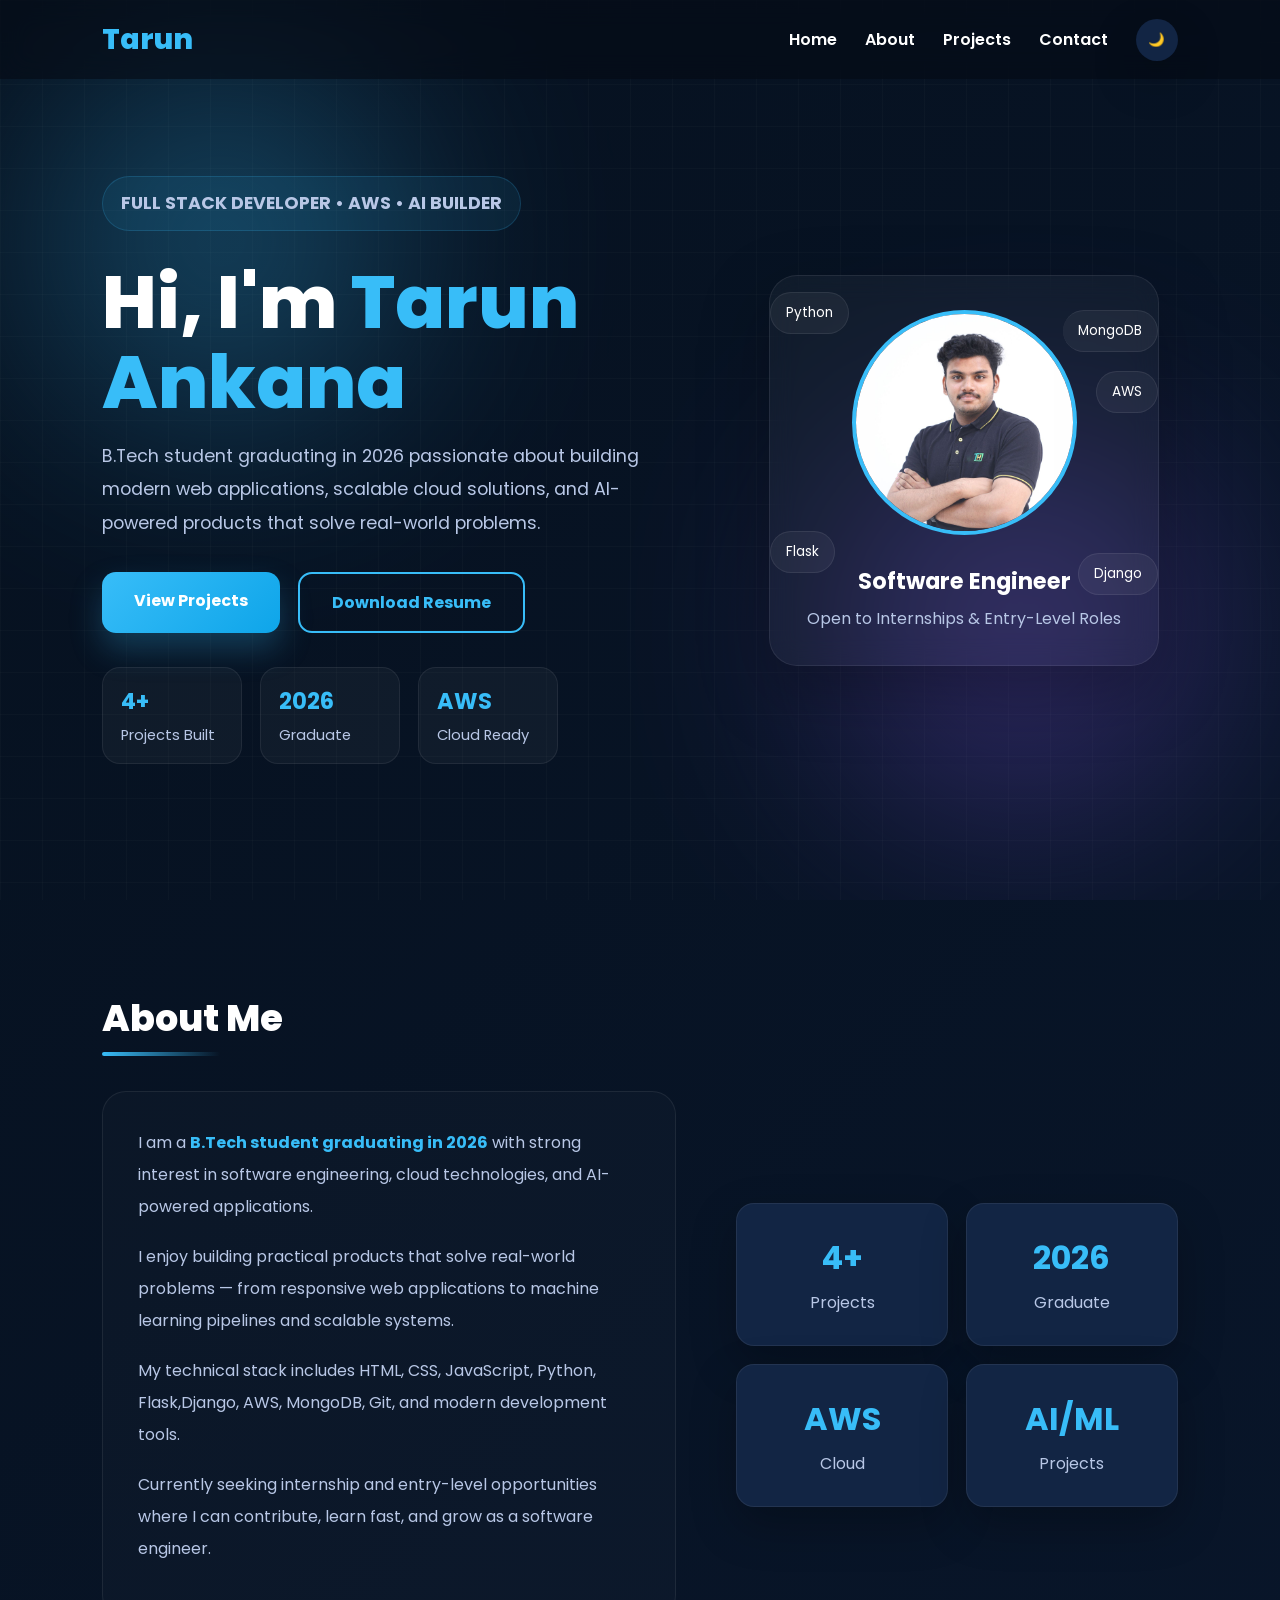
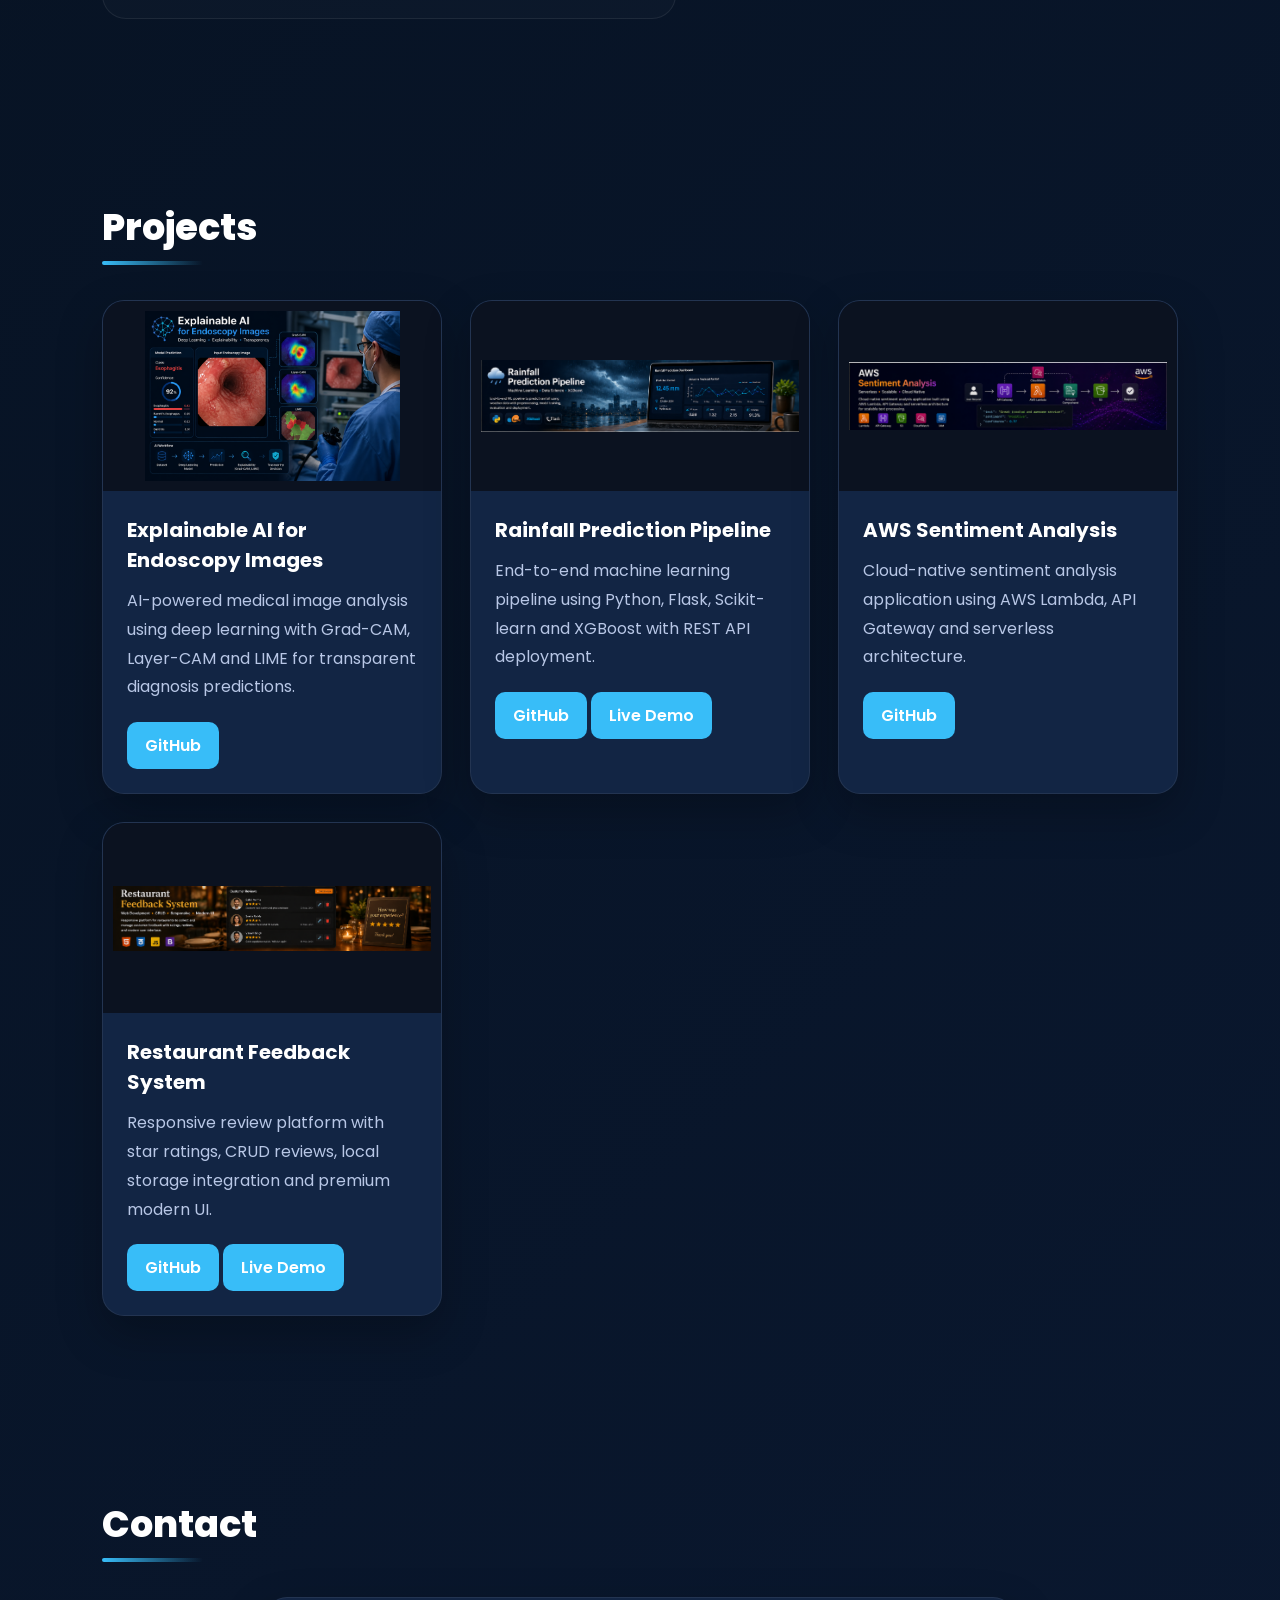
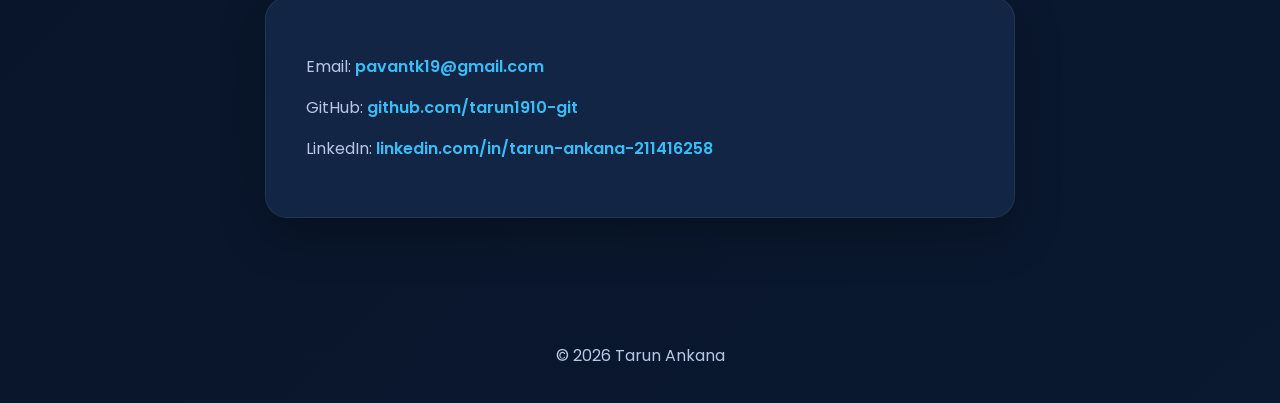
==== commit 7c7e8e5c: "Update index.html" ====
--- a/index.html
+++ b/index.html
@@ -51,7 +51,7 @@
 
             <div class="buttons">
                 <a href="#projects" class="btn primary">View Projects</a>
-                <a href="Tarun_Ankana_Resume.pdf" download class="btn outline">
+                 <a href="Tarun_Ankana_Resume (4).pdf" download class="btn outline">
                     Download Resume
                 </a>
             </div>
@@ -120,7 +120,7 @@
 </p>
 
 <p>
-My technical stack includes HTML, CSS, JavaScript, Python, Flask, AWS,
+My technical stack includes HTML, CSS, JavaScript, Python, Flask,Django, AWS,
 MongoDB, Git, and modern development tools.
 </p>
 
@@ -285,4 +285,4 @@
 <script src="script.js"></script>
 
 </body>
-</html>+</html>
--- a/style.css
+++ b/style.css
@@ -626,4 +626,4 @@
     height:190px;
 }
 
-}+}
